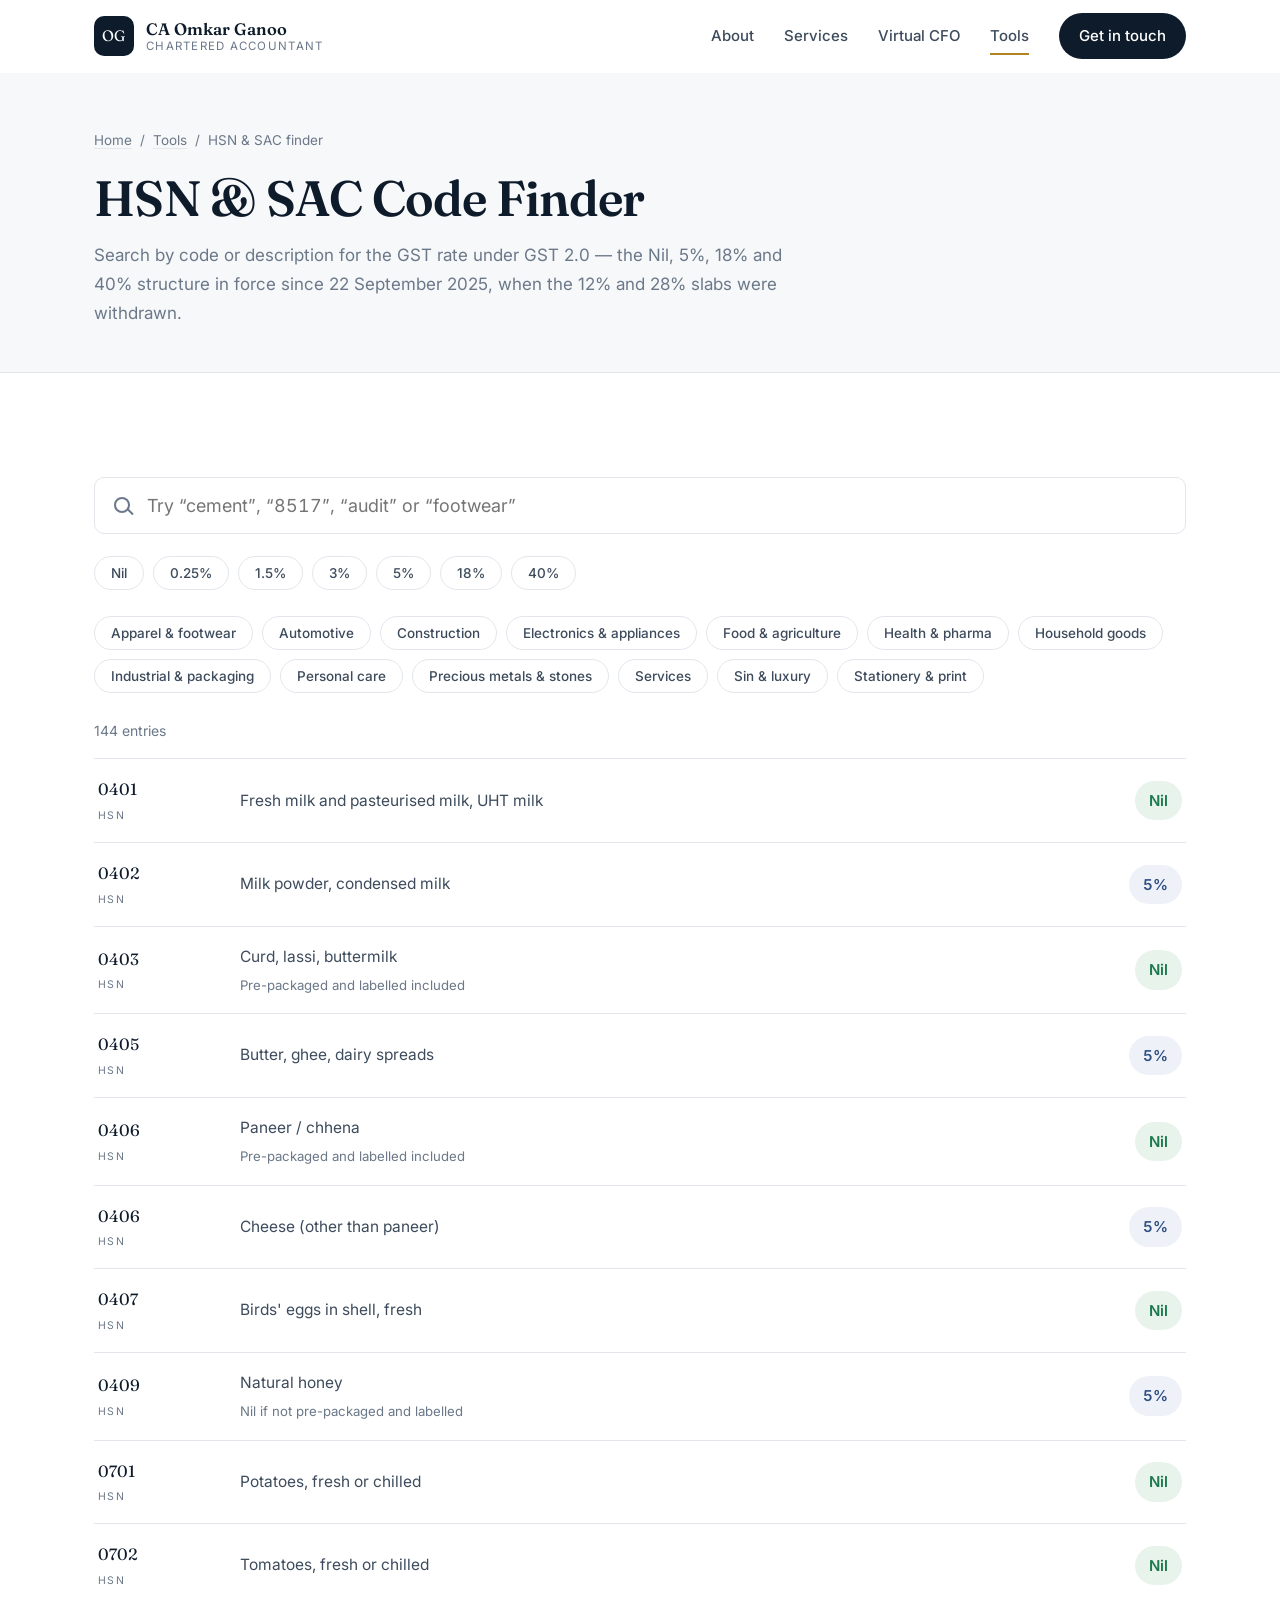
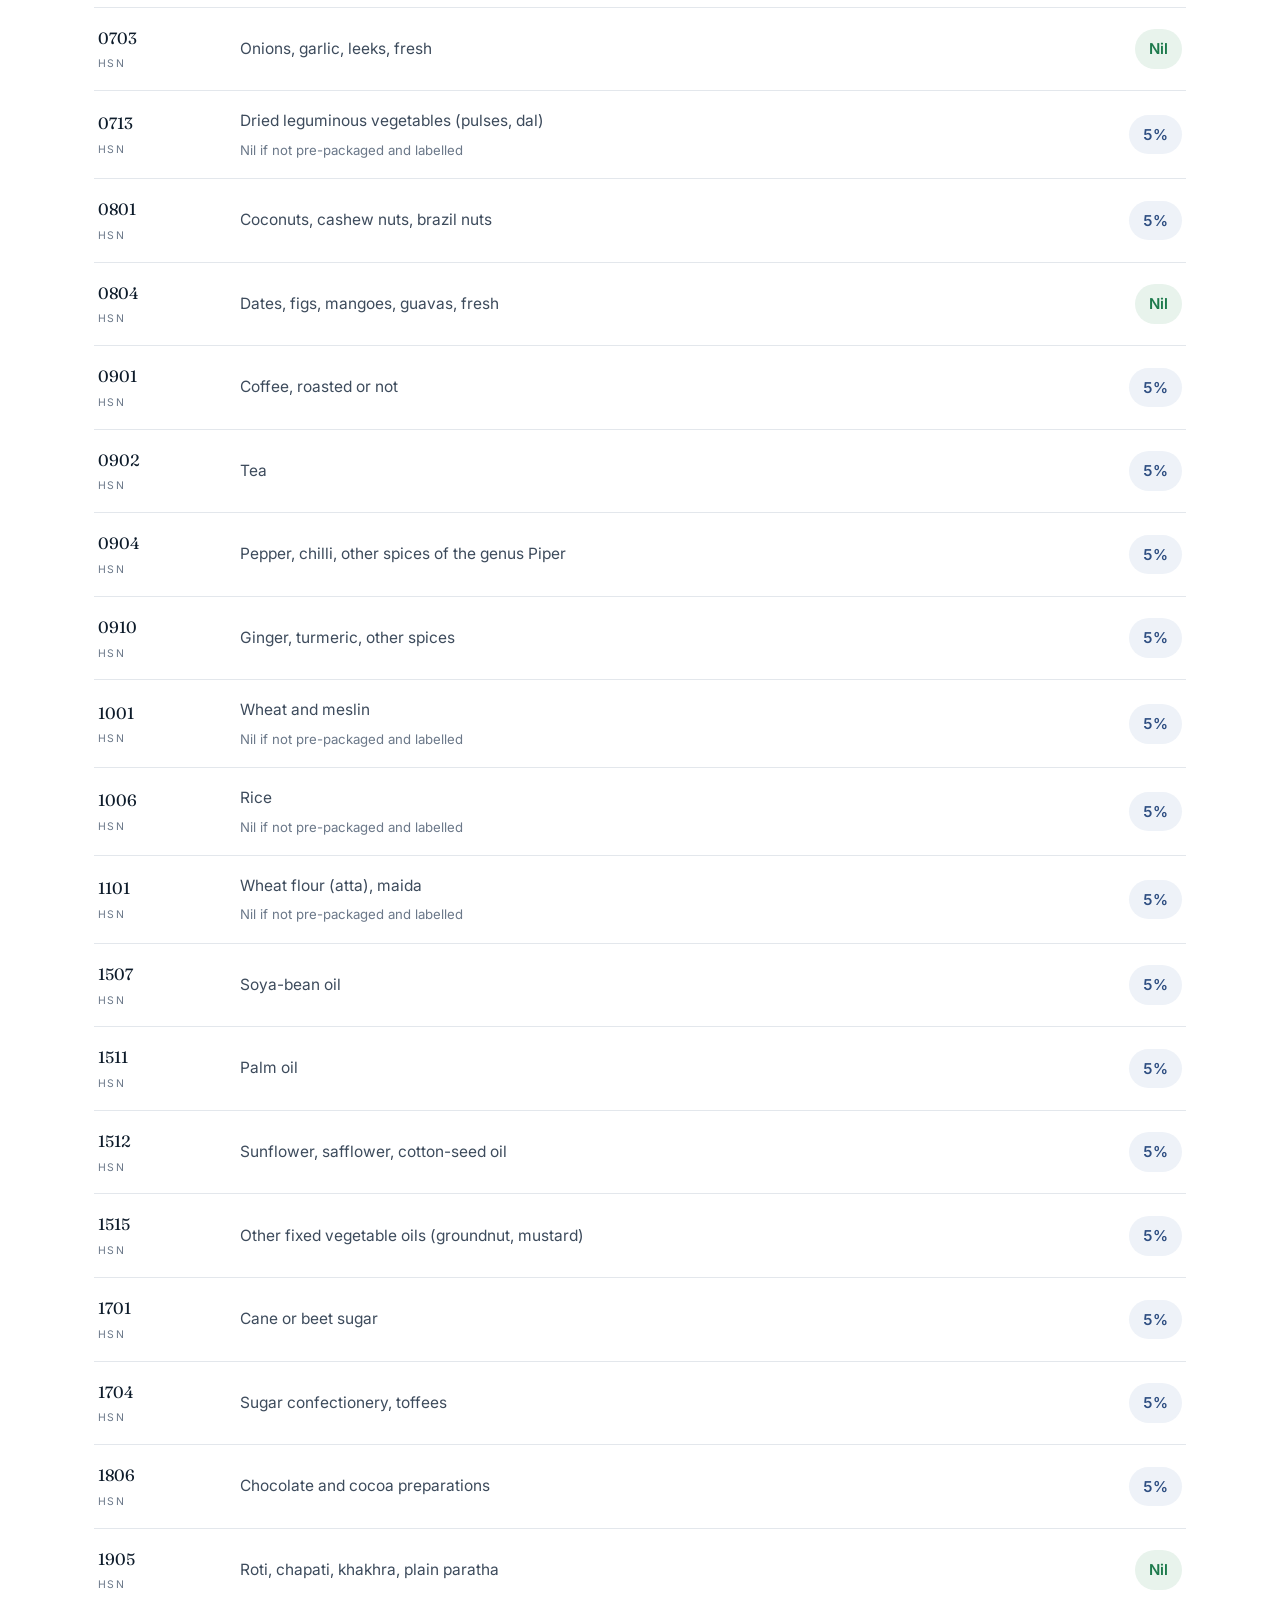
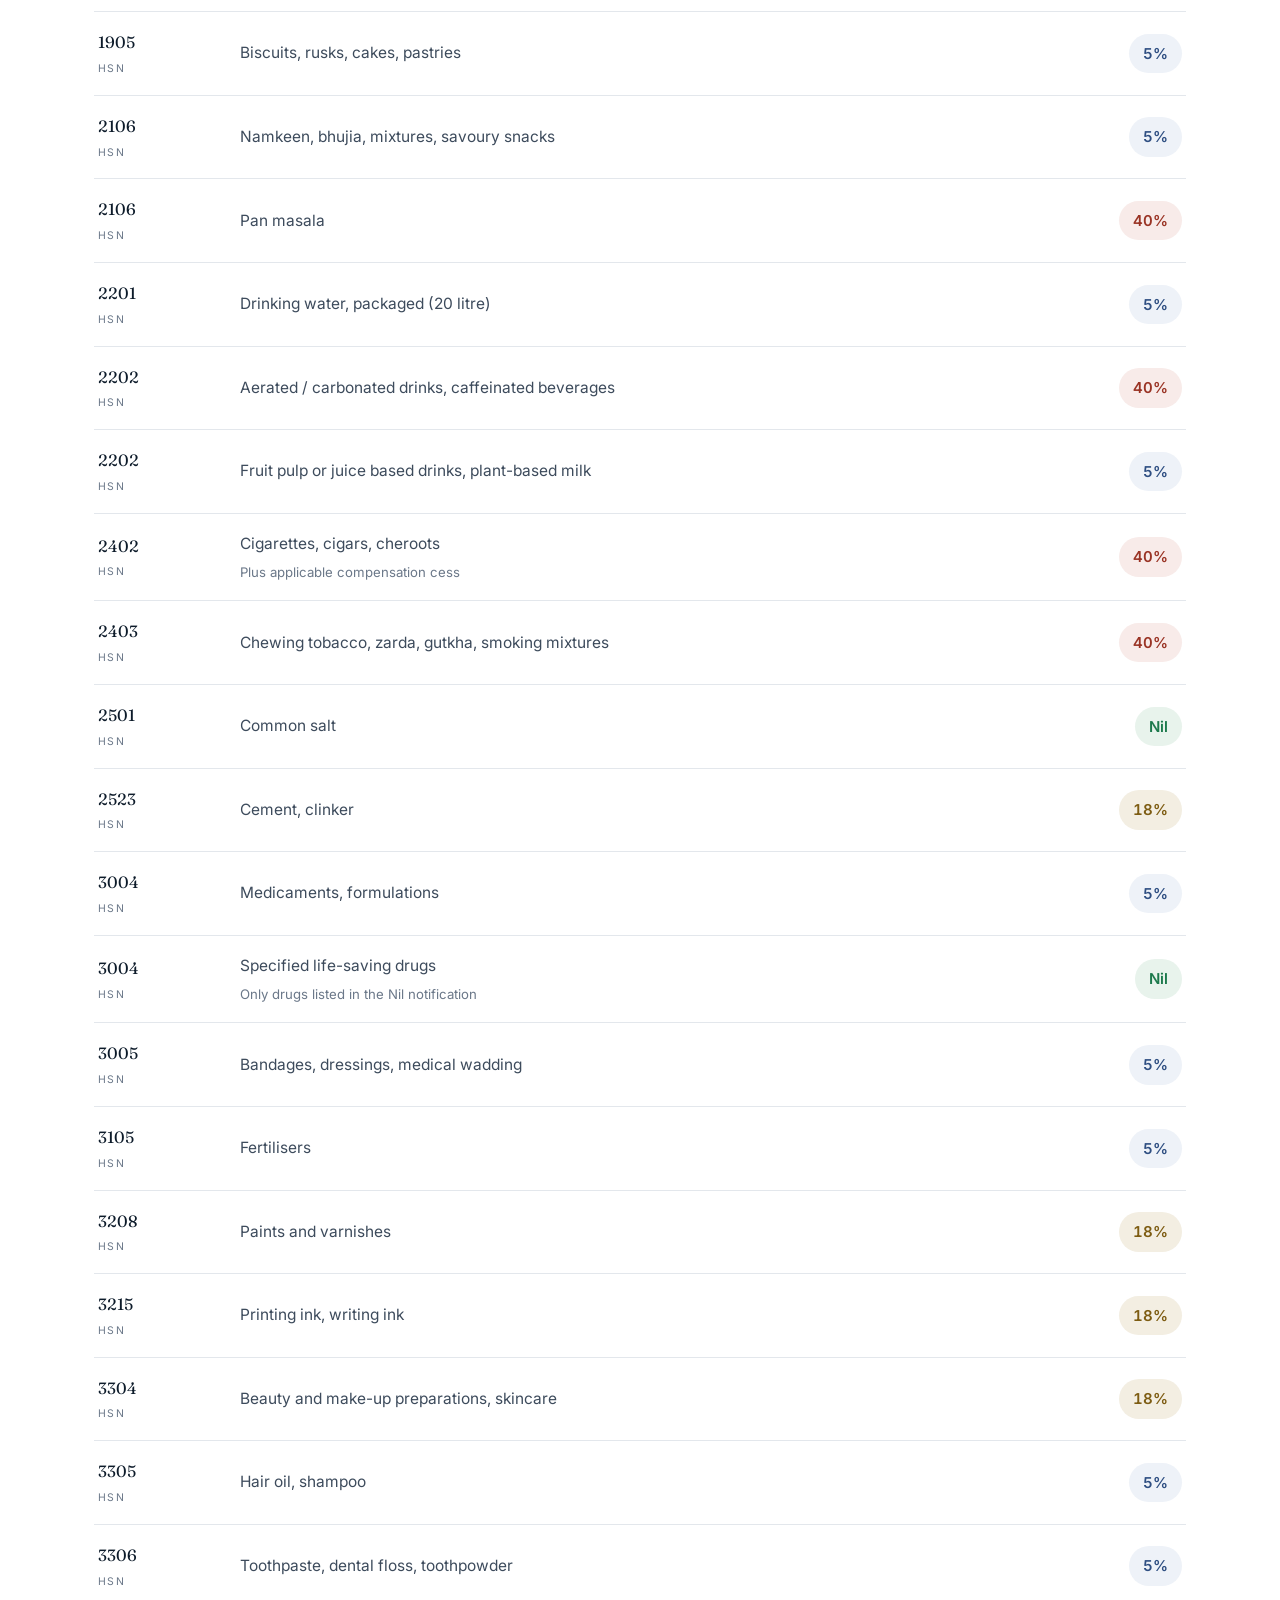
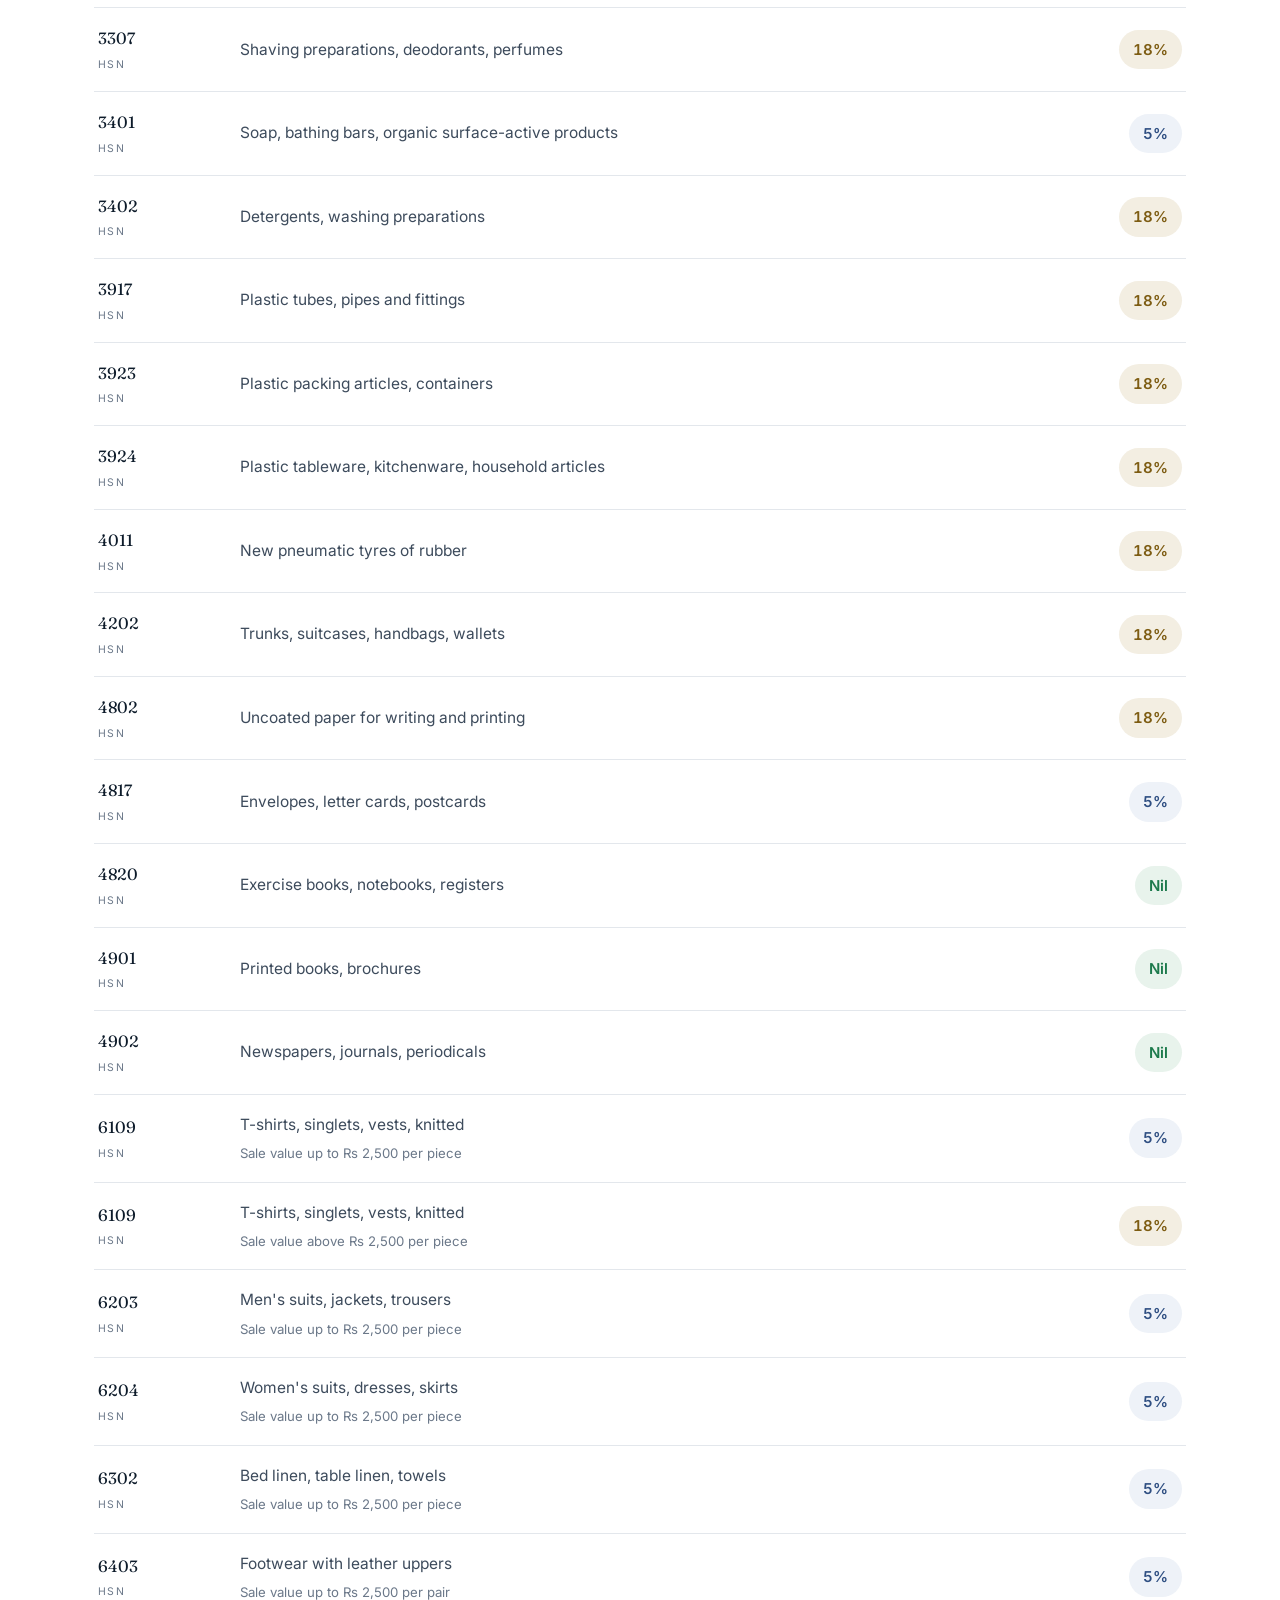
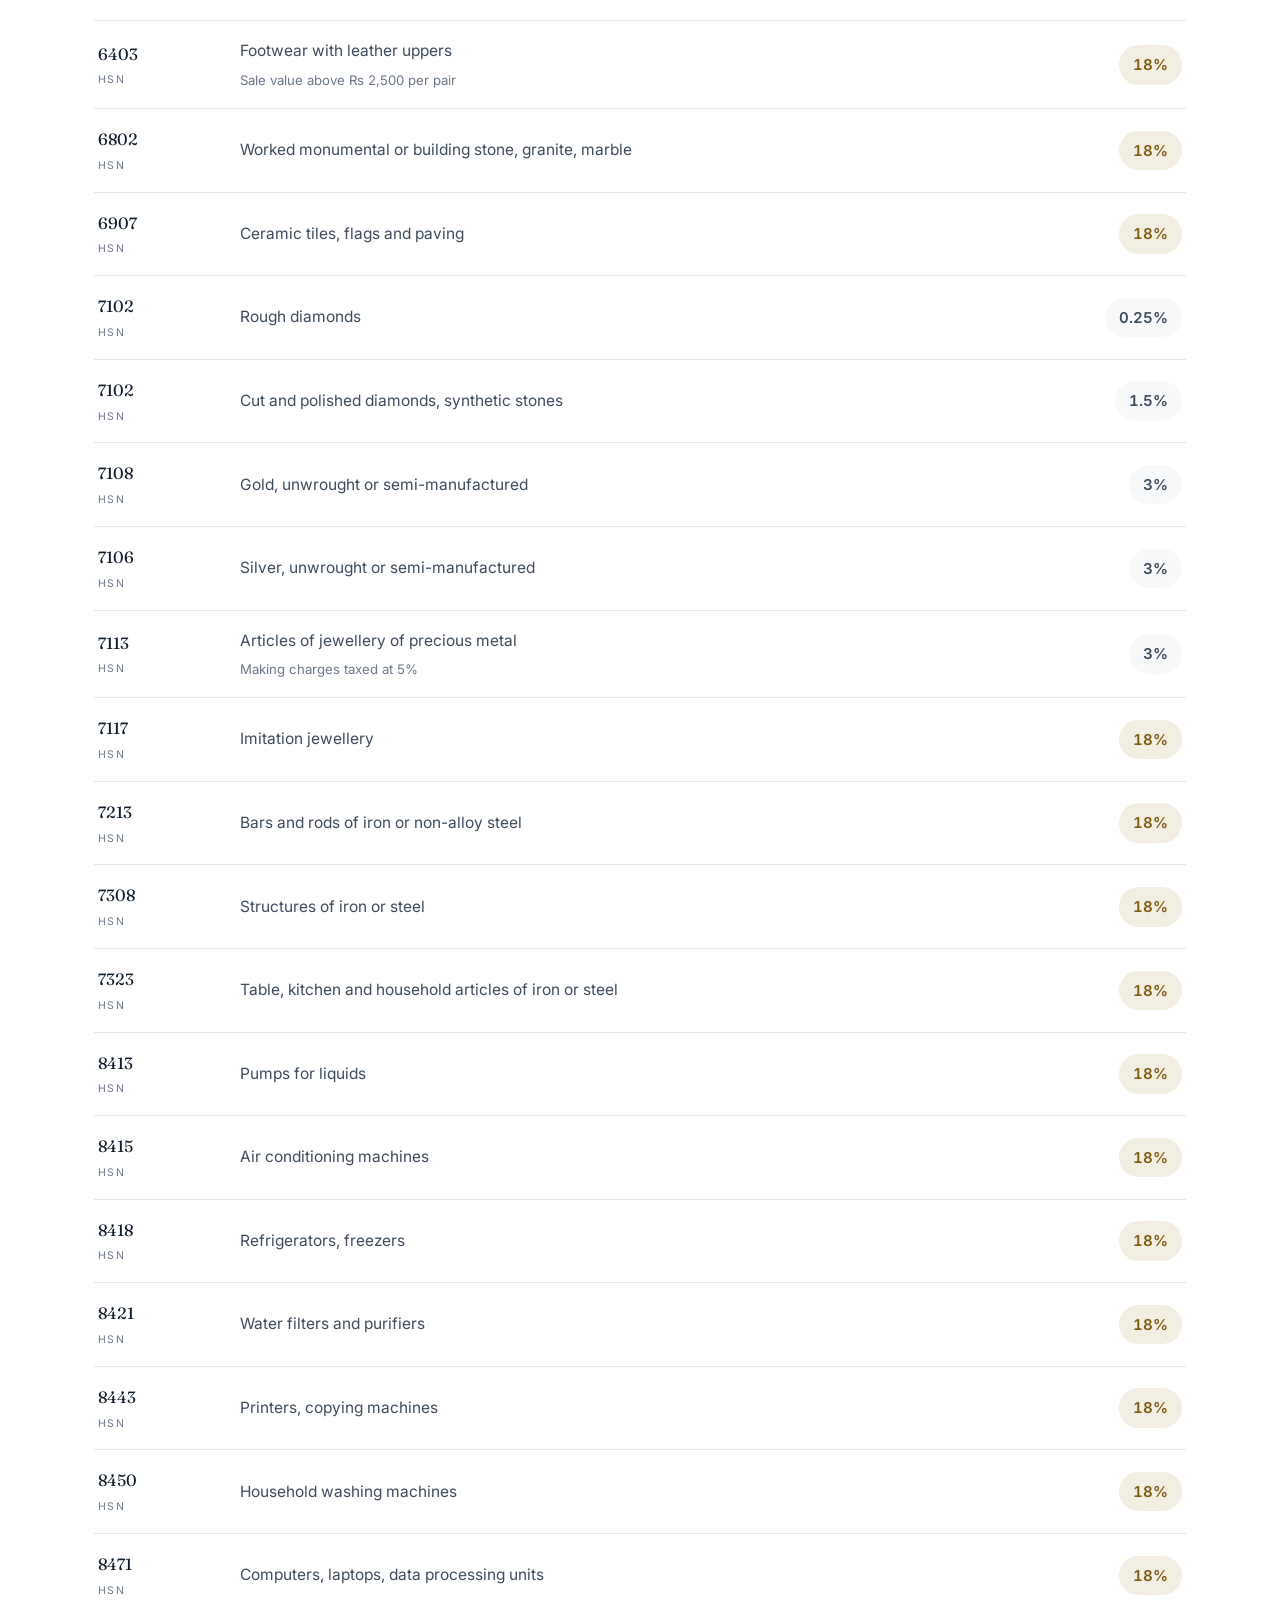
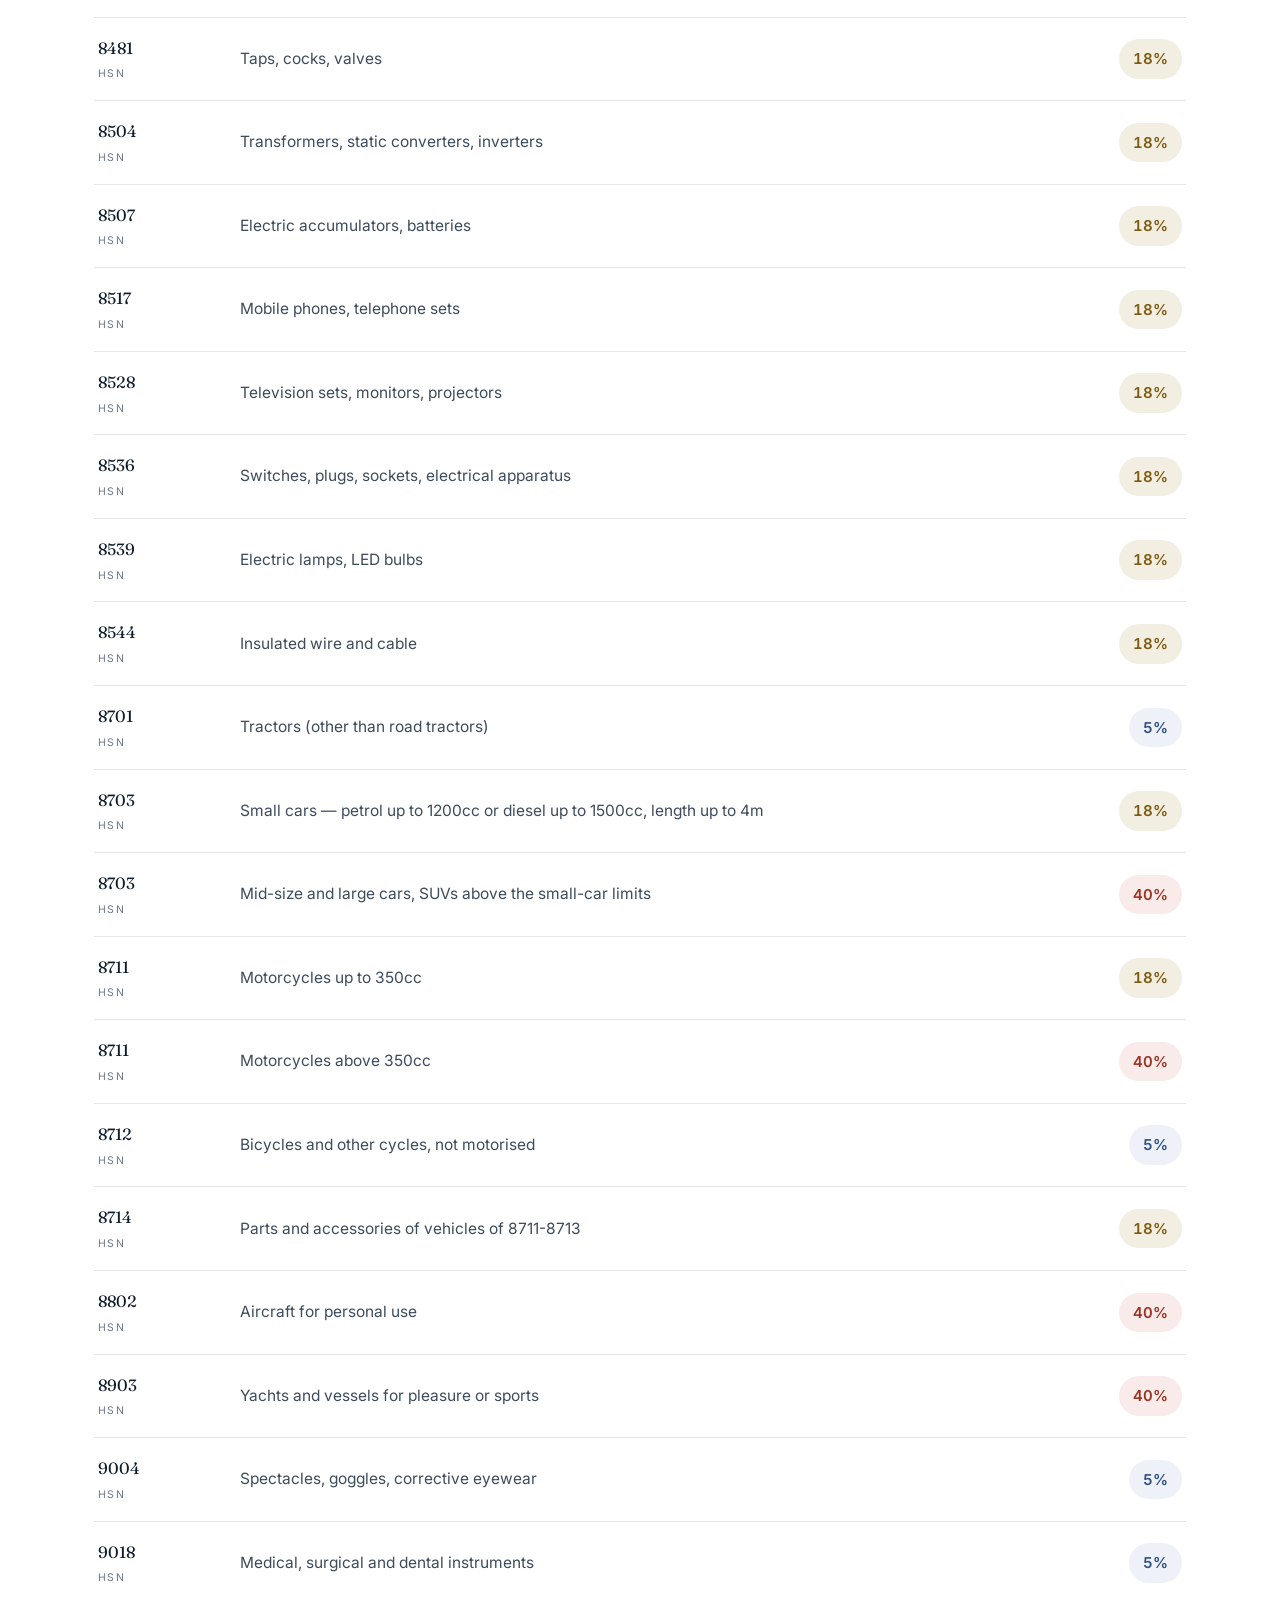
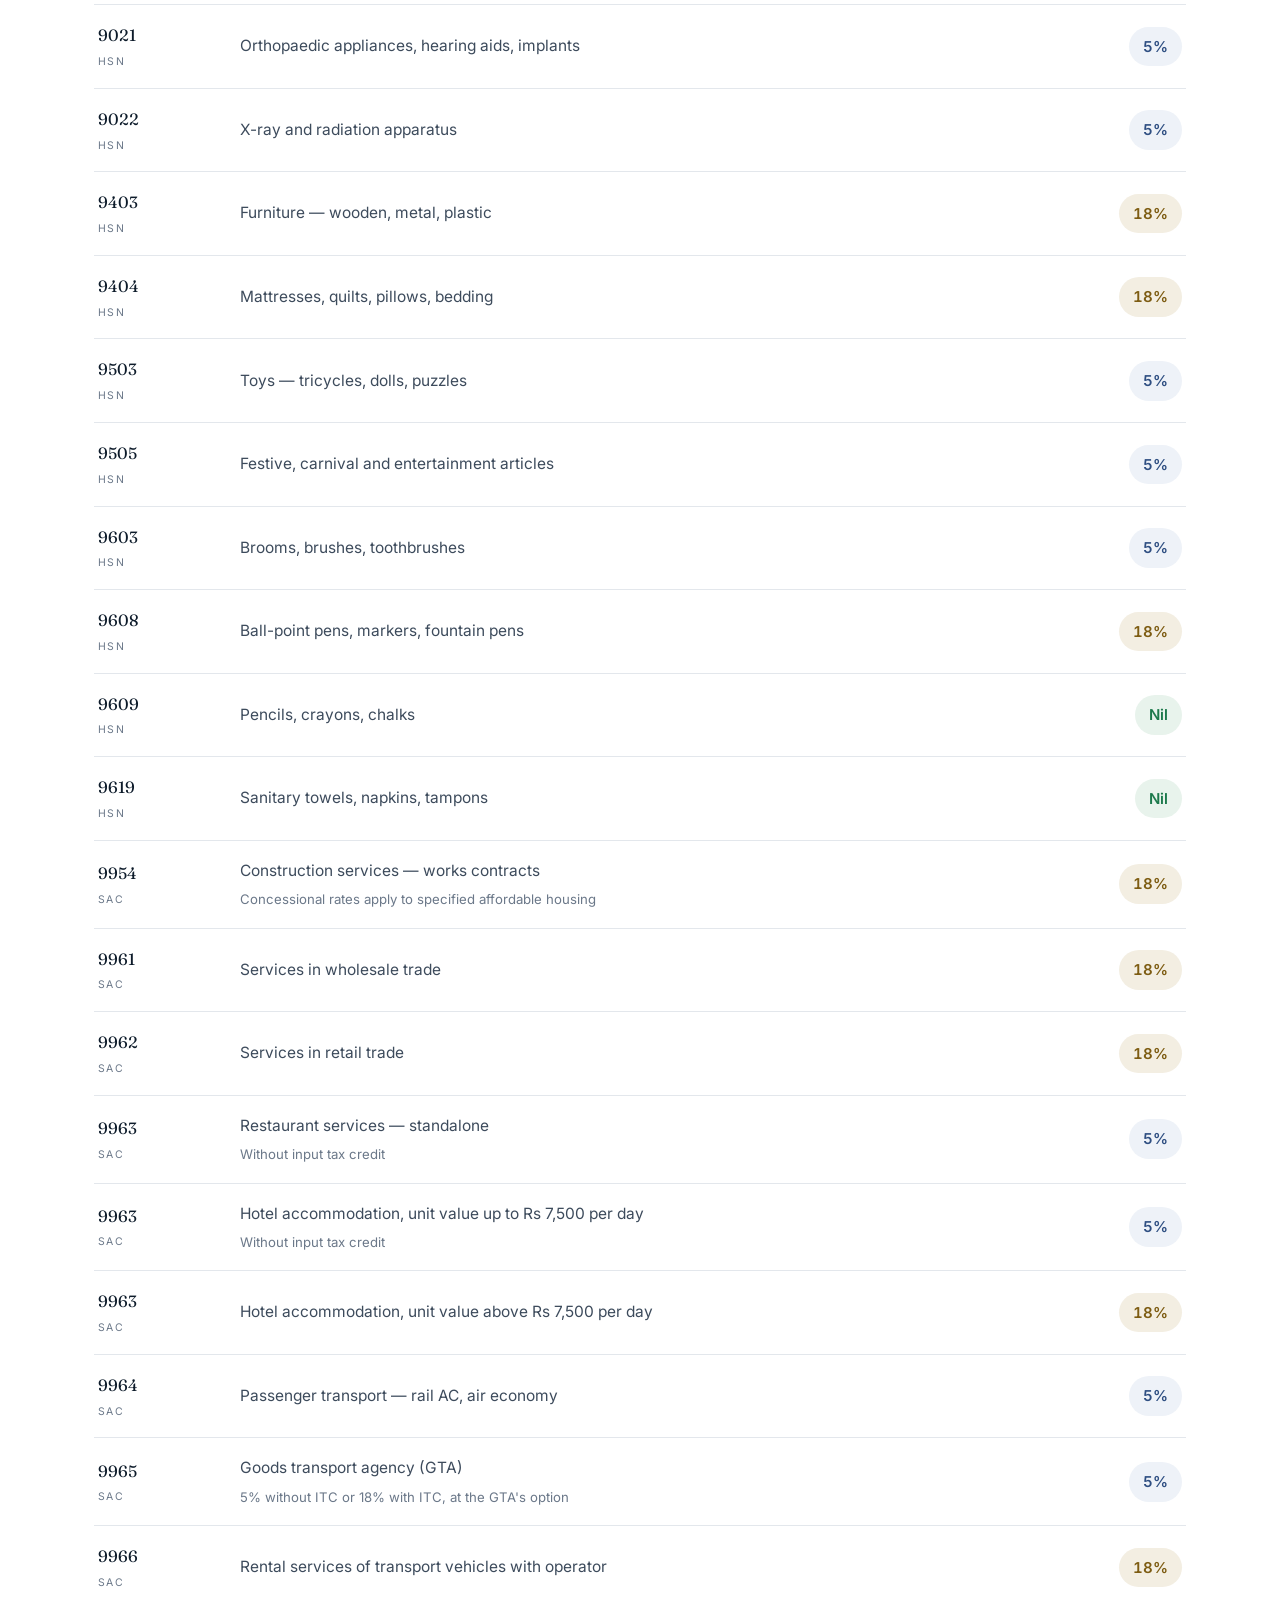
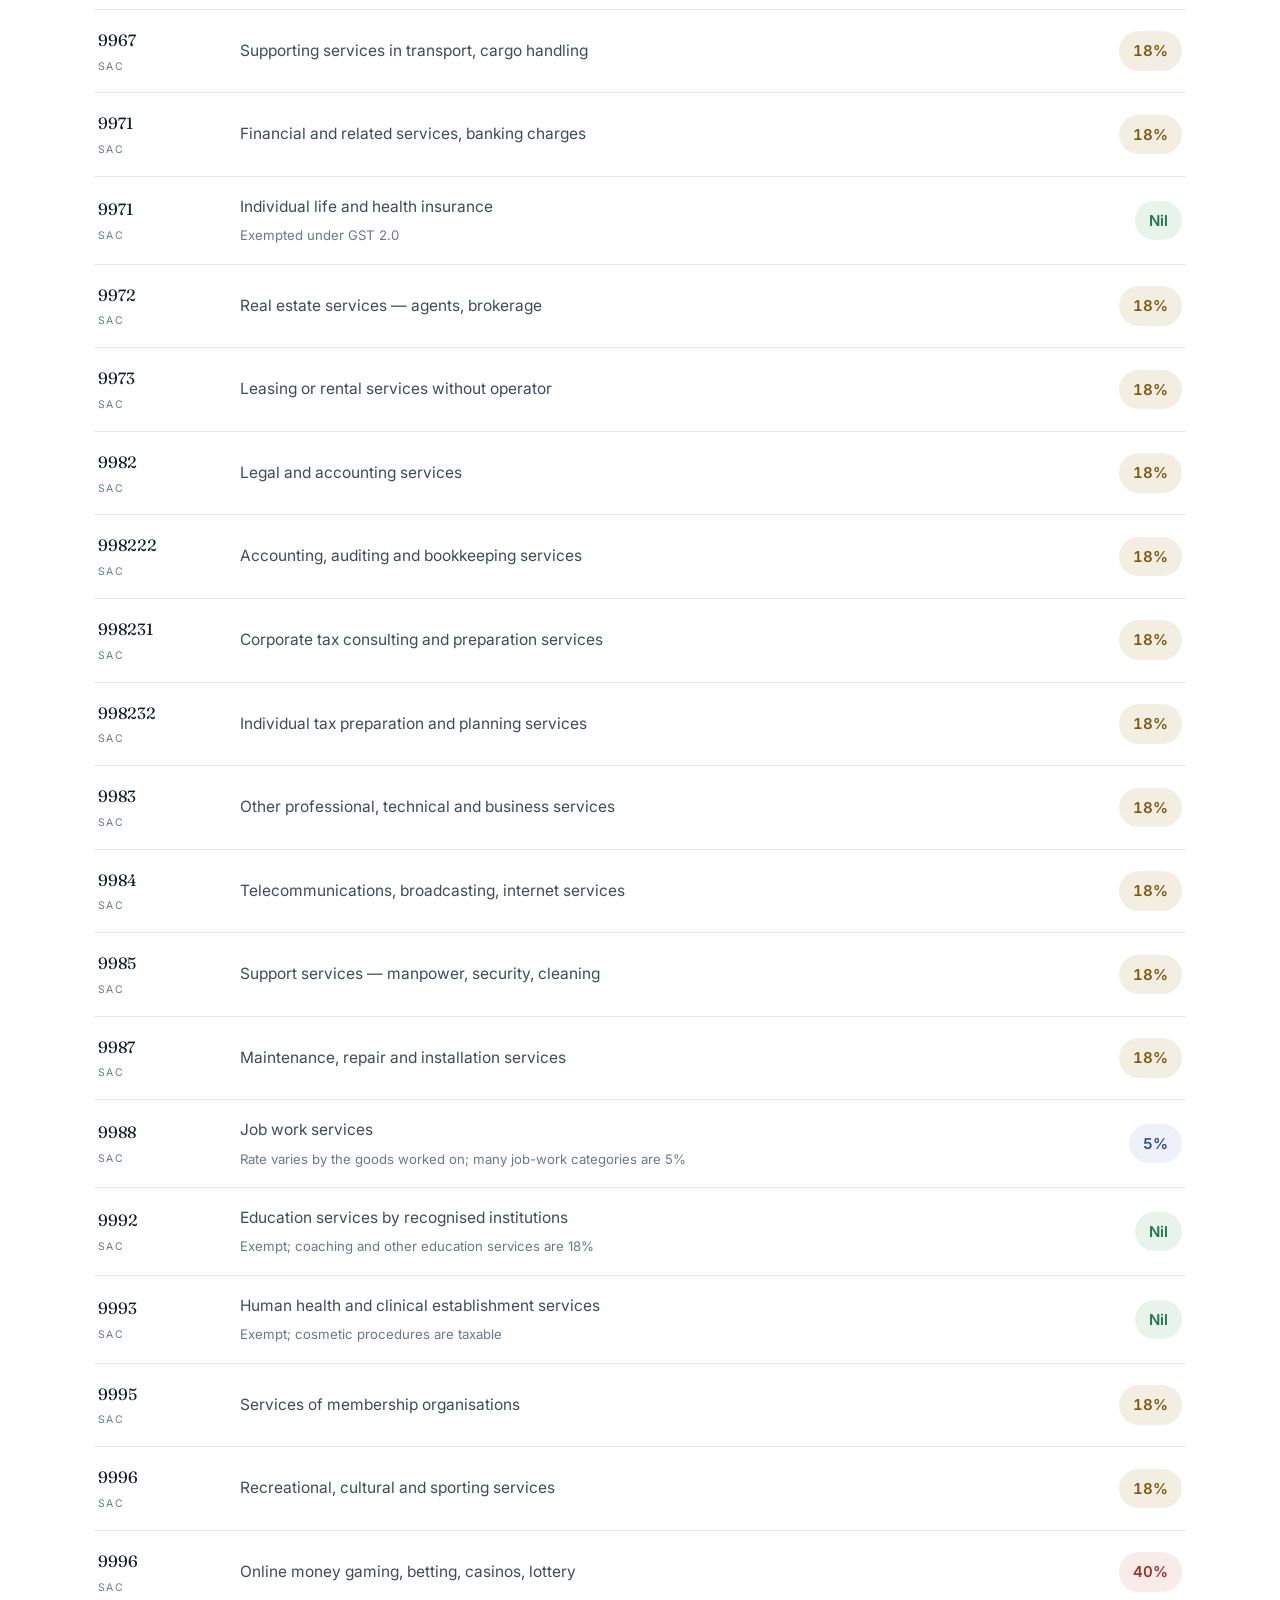
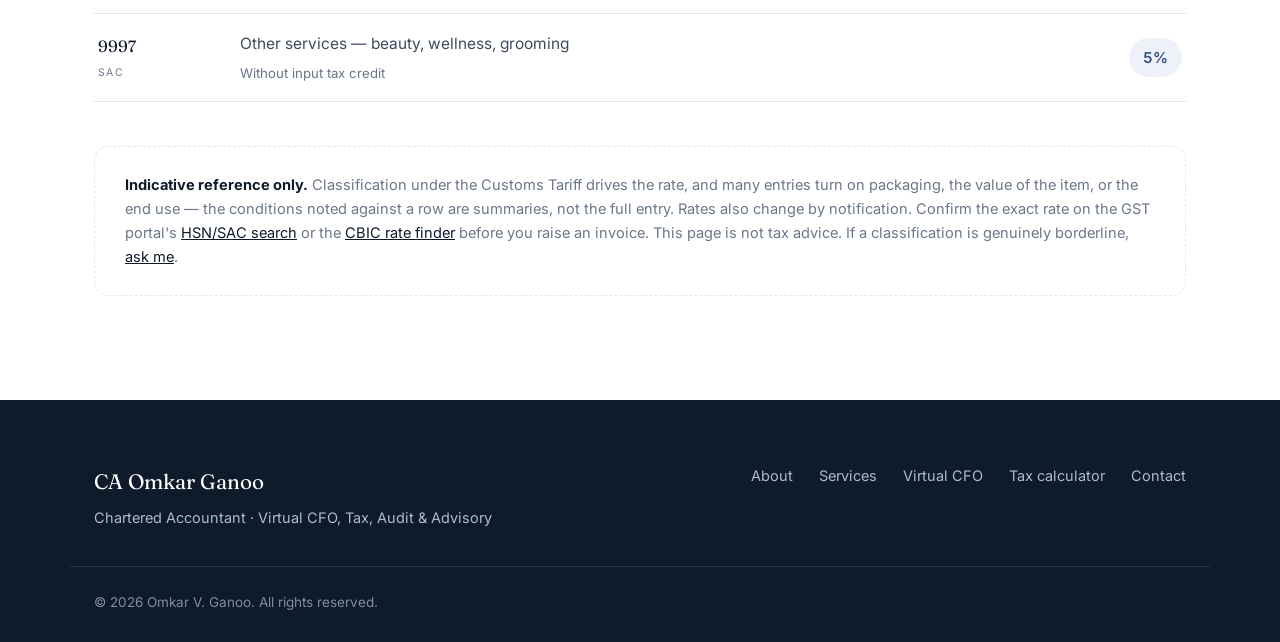
==== tools/hsn-finder.html @ 5b07715e "Replace uploaded zip with the actual site files, add hero portrait The repository contained only omk" ====
<!doctype html>
<html lang="en">
<head>
<meta charset="utf-8" />
<meta name="viewport" content="width=device-width, initial-scale=1" />
<title>HSN &amp; SAC Code Finder — GST Rates 2026 | CA Omkar Ganoo</title>
<meta name="description" content="Search HSN and SAC codes with current GST rates under GST 2.0 — the Nil, 5%, 18% and 40% slabs effective 22 September 2025. A quick reference for invoicing." />
<link rel="icon" href="/assets/favicon.svg" type="image/svg+xml" />
<link rel="preconnect" href="https://fonts.googleapis.com" />
<link rel="preconnect" href="https://fonts.gstatic.com" crossorigin />
<link href="https://fonts.googleapis.com/css2?family=Fraunces:opsz,wght@9..144,400;9..144,600&family=Inter:wght@400;500;600&display=swap" rel="stylesheet" />
<link rel="stylesheet" href="/styles.css" />
<script src="/site.config.js"></script>
</head>
<body>

<a class="skip" href="#main">Skip to content</a>

<header class="nav" id="nav">
  <div class="wrap nav-inner">
    <a class="brand" href="/">
      <span class="brand-mark">OG</span>
      <span class="brand-text"><strong>CA Omkar Ganoo</strong><em>Chartered Accountant</em></span>
    </a>
    <nav class="nav-links" id="navLinks" aria-label="Primary">
      <a href="/#about">About</a>
      <a href="/#services">Services</a>
      <a href="/#cfo">Virtual CFO</a>
      <a href="/#tools" class="active">Tools</a>
      <a href="/#contact" class="nav-cta">Get in touch</a>
    </nav>
    <button class="burger" id="burger" aria-label="Open menu" aria-expanded="false" aria-controls="navLinks">
      <span></span><span></span><span></span>
    </button>
  </div>
</header>

<main id="main">

  <section class="tool-hero">
    <div class="wrap">
      <p class="crumb"><a href="/">Home</a> &nbsp;/&nbsp; <a href="/#tools">Tools</a> &nbsp;/&nbsp; HSN &amp; SAC finder</p>
      <h1>HSN &amp; SAC Code Finder</h1>
      <p class="sub">Search by code or description for the GST rate under GST&nbsp;2.0 — the
        Nil, 5%, 18% and 40% structure in force since 22&nbsp;September&nbsp;2025, when the
        12% and 28% slabs were withdrawn.</p>
    </div>
  </section>

  <section class="section">
    <div class="wrap">

      <div class="search-bar">
        <label for="q" class="skip">Search HSN or SAC codes</label>
        <input type="text" id="q" placeholder="Try &ldquo;cement&rdquo;, &ldquo;8517&rdquo;, &ldquo;audit&rdquo; or &ldquo;footwear&rdquo;" autocomplete="off" />
      </div>

      <div class="filters" id="rateFilters" role="group" aria-label="Filter by GST rate"></div>
      <div class="filters" id="catFilters" role="group" aria-label="Filter by category"></div>

      <p class="count" id="count"></p>
      <ul class="hsn-list" id="list"></ul>

      <div class="disclaimer">
        <strong>Indicative reference only.</strong> Classification under the Customs Tariff
        drives the rate, and many entries turn on packaging, the value of the item, or the
        end use — the conditions noted against a row are summaries, not the full entry.
        Rates also change by notification. Confirm the exact rate on the GST portal's
        <a href="https://services.gst.gov.in/services/searchhsnsac" target="_blank" rel="noopener noreferrer">HSN/SAC search</a>
        or the <a href="https://cbic-gst.gov.in/gst-goods-services-rates.html" target="_blank" rel="noopener noreferrer">CBIC rate finder</a>
        before you raise an invoice. This page is not tax advice.
        <span id="discContact"></span>
      </div>

    </div>
  </section>
</main>

<footer class="footer">
  <div class="wrap footer-inner">
    <div>
      <p class="f-name">CA Omkar Ganoo</p>
      <p class="f-role">Chartered Accountant &middot; Virtual CFO, Tax, Audit &amp; Advisory</p>
    </div>
    <nav class="f-links" aria-label="Footer">
      <a href="/#about">About</a>
      <a href="/#services">Services</a>
      <a href="/#cfo">Virtual CFO</a>
      <a href="/tools/income-tax-calculator">Tax calculator</a>
      <a href="/#contact">Contact</a>
    </nav>
  </div>
  <div class="wrap footer-base"><p>&copy; <span id="year"></span> Omkar V. Ganoo. All rights reserved.</p></div>
</footer>

<script src="/tools/hsn-data.js"></script>
<script src="/script.js"></script>
<script>
(function(){
  "use strict";
  var DATA = window.HSN_DATA || [];
  var q          = document.getElementById("q");
  var list       = document.getElementById("list");
  var countEl    = document.getElementById("count");
  var rateBox    = document.getElementById("rateFilters");
  var catBox     = document.getElementById("catFilters");

  var activeRate = null;
  var activeCat  = null;

  function esc(s){
    return String(s).replace(/[&<>"']/g, function(c){
      return { "&":"&amp;", "<":"&lt;", ">":"&gt;", '"':"&quot;", "'":"&#39;" }[c];
    });
  }

  function rateLabel(r){ return r === 0 ? "Nil" : r + "%"; }
  function rateClass(r){
    if (r === 0)  return "r-nil";
    if (r === 5)  return "r-5";
    if (r === 18) return "r-18";
    if (r === 40) return "r-40";
    return "r-sp";
  }

  /* ---- Build filter chips ------------------------------------------------ */
  var rates = [];
  DATA.forEach(function(d){ if (rates.indexOf(d.rate) === -1) rates.push(d.rate); });
  rates.sort(function(a,b){ return a-b; });

  rateBox.innerHTML = rates.map(function(r){
    return '<button type="button" class="chip" data-rate="' + r + '" aria-pressed="false">' +
           rateLabel(r) + '</button>';
  }).join("");

  var cats = [];
  DATA.forEach(function(d){ if (cats.indexOf(d.cat) === -1) cats.push(d.cat); });
  cats.sort();
  catBox.innerHTML = cats.map(function(c){
    return '<button type="button" class="chip" data-cat="' + esc(c) + '" aria-pressed="false">' +
           esc(c) + '</button>';
  }).join("");

  function wireChips(box, key, get, set){
    box.addEventListener("click", function(e){
      var btn = e.target.closest(".chip");
      if (!btn) return;
      var val = btn.getAttribute(key);
      set(get() === val ? null : val);
      Array.prototype.forEach.call(box.querySelectorAll(".chip"), function(c){
        c.setAttribute("aria-pressed", String(c.getAttribute(key) === get()));
      });
      render();
    });
  }
  wireChips(rateBox, "data-rate", function(){ return activeRate; }, function(v){ activeRate = v; });
  wireChips(catBox,  "data-cat",  function(){ return activeCat;  }, function(v){ activeCat  = v; });

  /* ---- Render ------------------------------------------------------------ */
  function render(){
    var term = q.value.trim().toLowerCase();
    var out = DATA.filter(function(d){
      if (activeRate !== null && String(d.rate) !== activeRate) return false;
      if (activeCat  !== null && d.cat !== activeCat) return false;
      if (!term) return true;
      return d.code.toLowerCase().indexOf(term) !== -1 ||
             d.desc.toLowerCase().indexOf(term) !== -1 ||
             d.cat.toLowerCase().indexOf(term)  !== -1 ||
             (d.note ? d.note.toLowerCase().indexOf(term) !== -1 : false);
    });

    countEl.textContent = out.length === DATA.length
      ? DATA.length + " entries"
      : out.length + " of " + DATA.length + " entries";

    if (!out.length){
      list.innerHTML = '<li class="empty"><p>No match for &ldquo;' + esc(q.value) + '&rdquo;.</p>' +
        '<p>Try a broader word, or search the official ' +
        '<a href="https://services.gst.gov.in/services/searchhsnsac" target="_blank" rel="noopener noreferrer">GST portal HSN/SAC tool</a>.</p></li>';
      return;
    }

    list.innerHTML = out.map(function(d){
      return '<li class="hsn-item">' +
        '<span class="hsn-code">' + esc(d.code) +
          '<span class="hsn-kind">' + (d.kind === "services" ? "SAC" : "HSN") + '</span>' +
        '</span>' +
        '<span class="hsn-desc">' + esc(d.desc) +
          (d.note ? '<span class="hsn-note">' + esc(d.note) + '</span>' : '') +
        '</span>' +
        '<span class="hsn-rate ' + rateClass(d.rate) + '">' + rateLabel(d.rate) + '</span>' +
      '</li>';
    }).join("");
  }

  q.addEventListener("input", render);

  var S = window.SITE || {};
  if (S.email){
    document.getElementById("discContact").innerHTML =
      ' If a classification is genuinely borderline, <a href="/#contact">ask me</a>.';
  }

  render();
})();
</script>
</body>
</html>
---- styles.css ----
/* =========================================================================
   CA Omkar Ganoo — site styles
   ========================================================================= */

:root{
  --ink:        #0d1b2a;
  --ink-2:      #1b2b3f;
  --body:       #3d4b5c;
  --muted:      #6b7889;
  --line:       #e3e7ec;
  --bg:         #ffffff;
  --bg-alt:     #f7f8fa;
  --gold:       #b08422;
  --gold-soft:  #f3ead6;

  --wrap:       1140px;
  --r:          14px;
  --shadow:     0 1px 2px rgba(13,27,42,.05), 0 12px 32px -18px rgba(13,27,42,.30);

  --serif: "Fraunces", Georgia, "Times New Roman", serif;
  --sans:  "Inter", -apple-system, BlinkMacSystemFont, "Segoe UI", Roboto, sans-serif;
}

*,*::before,*::after{ box-sizing:border-box; }

html{ scroll-behavior:smooth; scroll-padding-top:88px; }

body{
  margin:0;
  background:var(--bg);
  color:var(--body);
  font-family:var(--sans);
  font-size:17px;
  line-height:1.7;
  -webkit-font-smoothing:antialiased;
}

img{ max-width:100%; display:block; }
a{ color:inherit; }

h1,h2,h3{
  font-family:var(--serif);
  color:var(--ink);
  font-weight:600;
  letter-spacing:-.015em;
  line-height:1.15;
  margin:0 0 .5em;
}

.wrap{ width:100%; max-width:var(--wrap); margin-inline:auto; padding-inline:24px; }

.skip{
  position:absolute; left:-9999px; top:0; z-index:200;
  background:var(--ink); color:#fff; padding:12px 18px; border-radius:0 0 8px 0;
}
.skip:focus{ left:0; }

/* ---------- Nav ---------------------------------------------------------- */
.nav{
  position:sticky; top:0; z-index:100;
  background:rgba(255,255,255,.88);
  backdrop-filter:saturate(180%) blur(14px);
  border-bottom:1px solid transparent;
  transition:border-color .25s ease, box-shadow .25s ease;
}
.nav.is-stuck{ border-bottom-color:var(--line); box-shadow:0 6px 24px -20px rgba(13,27,42,.6); }

.nav-inner{ display:flex; align-items:center; justify-content:space-between; height:72px; gap:20px; }

.brand{ display:flex; align-items:center; gap:12px; text-decoration:none; }
.brand-mark{
  width:40px; height:40px; flex:none; border-radius:10px;
  background:var(--ink); color:#fff;
  display:grid; place-items:center;
  font-family:var(--serif); font-size:15px; letter-spacing:.04em;
}
.brand-text{ display:flex; flex-direction:column; line-height:1.25; }
.brand-text strong{ font-family:var(--serif); font-weight:600; color:var(--ink); font-size:16.5px; }
.brand-text em{ font-style:normal; font-size:11.5px; letter-spacing:.11em; text-transform:uppercase; color:var(--muted); }

.nav-links{ display:flex; align-items:center; gap:30px; }
.nav-links a{
  text-decoration:none; font-size:15px; font-weight:500; color:var(--body);
  position:relative; padding:6px 0; transition:color .18s ease;
}
.nav-links a::after{
  content:""; position:absolute; left:0; right:100%; bottom:0; height:1.5px;
  background:var(--gold); transition:right .25s ease;
}
.nav-links a:hover{ color:var(--ink); }
.nav-links a:hover::after,
.nav-links a.active::after{ right:0; }

.nav-links .nav-cta{
  background:var(--ink); color:#fff; padding:10px 20px; border-radius:999px;
  font-weight:500; transition:background .2s ease, transform .2s ease;
}
.nav-links .nav-cta::after{ display:none; }
.nav-links .nav-cta:hover{ background:var(--ink-2); transform:translateY(-1px); color:#fff; }

.burger{ display:none; background:none; border:0; padding:10px; cursor:pointer; }
.burger span{ display:block; width:22px; height:2px; background:var(--ink); border-radius:2px; transition:.25s ease; }
.burger span + span{ margin-top:5px; }
.burger[aria-expanded="true"] span:nth-child(1){ transform:translateY(7px) rotate(45deg); }
.burger[aria-expanded="true"] span:nth-child(2){ opacity:0; }
.burger[aria-expanded="true"] span:nth-child(3){ transform:translateY(-7px) rotate(-45deg); }

/* ---------- Buttons ------------------------------------------------------ */
.btn{
  display:inline-block; text-decoration:none; font-weight:500; font-size:15.5px;
  padding:14px 28px; border-radius:999px; transition:.2s ease;
}
.btn-primary{ background:var(--ink); color:#fff; box-shadow:var(--shadow); }
.btn-primary:hover{ background:var(--ink-2); transform:translateY(-2px); }
.btn-ghost{ border:1px solid var(--line); color:var(--ink); background:#fff; }
.btn-ghost:hover{ border-color:var(--ink); transform:translateY(-2px); }
.btn-light{ background:#fff; color:var(--ink); }
.btn-light:hover{ transform:translateY(-2px); }

/* ---------- Hero --------------------------------------------------------- */
.hero{
  position:relative; padding-top:96px;
  background:
    radial-gradient(900px 420px at 15% -10%, var(--gold-soft) 0%, transparent 62%),
    linear-gradient(180deg,#fdfdfe 0%, #f7f8fa 100%);
  border-bottom:1px solid var(--line);
}
.hero-inner{ padding-bottom:88px; max-width:920px; }

.eyebrow{
  font-size:12px; letter-spacing:.2em; text-transform:uppercase;
  color:var(--gold); font-weight:600; margin:0 0 18px;
}
.hero h1{
  font-size:clamp(3rem, 8vw, 5.4rem);
  margin:0 0 24px;
}
.lede{ font-size:clamp(1.05rem,2.2vw,1.3rem); color:var(--body); max-width:62ch; margin:0 0 36px; }
.hero-actions{ display:flex; flex-wrap:wrap; gap:14px; }

.credbar{ border-top:1px solid var(--line); background:rgba(255,255,255,.6); }
.credbar-inner{
  display:grid; grid-template-columns:repeat(4,1fr); gap:1px;
  background:var(--line); border-inline:1px solid var(--line);
}
.cred{ background:#fff; padding:26px 24px; display:flex; flex-direction:column; gap:4px; }
.cred strong{ font-family:var(--serif); font-size:16px; color:var(--ink); font-weight:600; }
.cred span{ font-size:13.5px; color:var(--muted); line-height:1.5; }

/* ---------- Sections ----------------------------------------------------- */
.section{ padding:104px 0; }
.section-alt{ background:var(--bg-alt); border-block:1px solid var(--line); }
.section-dark{ background:var(--ink); border-block:1px solid var(--ink); }
.section-dark h2,
.section-dark .prose p{ color:#fff; }
.section-dark .prose p{ color:#c8d2de; }
.section-dark .kicker{ color:#dcb968; }

.kicker{
  font-size:12px; letter-spacing:.2em; text-transform:uppercase;
  color:var(--gold); font-weight:600; margin:0 0 14px;
}
.section-head{ max-width:660px; margin-bottom:56px; }
.section-head h2{ font-size:clamp(2rem,4.2vw,2.9rem); }
.sub{ color:var(--muted); font-size:17px; margin:14px 0 0; }

.grid-2{ display:grid; grid-template-columns:minmax(0,.85fr) minmax(0,1.15fr); gap:64px; align-items:start; }
.grid-2 h2{ font-size:clamp(1.9rem,4vw,2.7rem); }
.prose p{ margin:0 0 20px; }
.prose p:last-child{ margin-bottom:0; }

.ticks{ list-style:none; padding:0; margin:0 0 28px; }
.ticks li{ position:relative; padding-left:30px; margin-bottom:12px; color:#c8d2de; }
.ticks li::before{
  content:""; position:absolute; left:2px; top:.62em;
  width:9px; height:9px; border-radius:50%; background:var(--gold);
}

/* ---------- Service cards ------------------------------------------------ */
.cards{ display:grid; grid-template-columns:repeat(auto-fit,minmax(288px,1fr)); gap:22px; }
.card{
  position:relative; background:#fff; border:1px solid var(--line);
  border-radius:var(--r); padding:34px 30px 32px;
  transition:transform .25s ease, box-shadow .25s ease, border-color .25s ease;
}
.card:hover{ transform:translateY(-4px); box-shadow:var(--shadow); border-color:#d3dae3; }
.card-num{
  font-family:var(--serif); font-size:13px; color:var(--gold);
  letter-spacing:.08em; display:block; margin-bottom:16px;
}
.card h3{ font-size:1.22rem; margin:0 0 12px; }
.card p{ margin:0; font-size:15.5px; color:var(--body); line-height:1.65; }

/* ---------- Timeline ----------------------------------------------------- */
.timeline{ list-style:none; margin:0; padding:0; border-top:1px solid var(--line); }
.timeline li{
  display:grid; grid-template-columns:230px minmax(0,1fr); gap:40px;
  padding:38px 0; border-bottom:1px solid var(--line);
}
.t-when{
  font-size:13px; letter-spacing:.09em; text-transform:uppercase;
  color:var(--gold); font-weight:600; padding-top:5px;
}
.t-what h3{ font-size:1.35rem; margin:0 0 4px; }
.t-org{ font-weight:500; color:var(--ink); margin:0 0 12px; }
.t-what p{ margin:0; }

/* ---------- Contact ------------------------------------------------------ */
.contact-grid{ display:grid; grid-template-columns:repeat(auto-fit,minmax(250px,1fr)); gap:20px; }
.contact-card{
  display:block; text-decoration:none; background:#fff;
  border:1px solid var(--line); border-radius:var(--r); padding:30px;
  transition:transform .25s ease, box-shadow .25s ease, border-color .25s ease;
}
.contact-card:hover{ transform:translateY(-4px); box-shadow:var(--shadow); border-color:#d3dae3; }
.contact-card .c-label{
  font-size:11.5px; letter-spacing:.17em; text-transform:uppercase;
  color:var(--muted); display:block; margin-bottom:10px;
}
.contact-card .c-value{
  font-family:var(--serif); font-size:1.14rem; color:var(--ink);
  word-break:break-word; display:block;
}

/* ---------- Footer ------------------------------------------------------- */
.footer{ background:var(--ink); color:#aebbc9; padding:64px 0 28px; }
.footer-inner{
  display:flex; flex-wrap:wrap; gap:28px; justify-content:space-between;
  align-items:flex-start; padding-bottom:36px; border-bottom:1px solid rgba(255,255,255,.1);
}
.f-name{ font-family:var(--serif); font-size:1.3rem; color:#fff; margin:0 0 6px; }
.f-role{ margin:0; font-size:14.5px; }
.f-links{ display:flex; flex-wrap:wrap; gap:26px; }
.f-links a{ text-decoration:none; font-size:14.5px; transition:color .2s ease; }
.f-links a:hover{ color:#fff; }
.footer-base{ padding-top:24px; }
.footer-base p{ margin:0; font-size:13.5px; color:#7f8fa1; }

/* ---------- Reveal animation --------------------------------------------- */
.reveal{ opacity:0; transform:translateY(18px); transition:opacity .6s ease, transform .6s ease; }
.reveal.in{ opacity:1; transform:none; }

/* ---------- Responsive --------------------------------------------------- */
@media (max-width:980px){
  .grid-2{ grid-template-columns:1fr; gap:28px; }
  .credbar-inner{ grid-template-columns:repeat(2,1fr); }
  .timeline li{ grid-template-columns:1fr; gap:10px; }
  .t-when{ padding-top:0; }
}

@media (max-width:760px){
  body{ font-size:16.5px; }
  .section{ padding:76px 0; }
  .hero{ padding-top:64px; }
  .hero-inner{ padding-bottom:64px; }

  .burger{ display:block; }
  .nav-links{
    position:absolute; left:0; right:0; top:72px;
    flex-direction:column; align-items:stretch; gap:0;
    background:#fff; border-bottom:1px solid var(--line);
    padding:8px 24px 22px;
    box-shadow:0 20px 40px -30px rgba(13,27,42,.8);
    display:none;
  }
  .nav-links.open{ display:flex; }
  .nav-links a{ padding:14px 0; border-bottom:1px solid var(--line); }
  .nav-links a::after{ display:none; }
  .nav-links .nav-cta{ text-align:center; margin-top:16px; border-bottom:0; }
  .hero-actions .btn{ flex:1 1 auto; text-align:center; }
}

@media (max-width:520px){
  .credbar-inner{ grid-template-columns:1fr; }
}

@media (prefers-reduced-motion:reduce){
  html{ scroll-behavior:auto; }
  .reveal{ opacity:1; transform:none; transition:none; }
  *{ animation-duration:.01ms !important; transition-duration:.01ms !important; }
}

/* ---------- Virtual CFO pillars ------------------------------------------ */
.pillars{
  display:grid; grid-template-columns:repeat(auto-fit,minmax(310px,1fr)); gap:22px;
}
.pillar{
  background:#fff; border:1px solid var(--line); border-radius:var(--r);
  padding:32px 30px;
  transition:transform .25s ease, box-shadow .25s ease, border-color .25s ease;
}
.pillar:hover{ transform:translateY(-4px); box-shadow:var(--shadow); border-color:#d3dae3; }
.pillar h3{
  display:flex; align-items:baseline; gap:12px;
  font-size:1.2rem; margin:0 0 18px;
  padding-bottom:16px; border-bottom:1px solid var(--line);
}
.pillar h3 span{
  font-size:12.5px; letter-spacing:.08em; color:var(--gold);
  font-family:var(--sans); font-weight:600; flex:none;
}
.pillar ul{ list-style:none; margin:0; padding:0; }
.pillar li{
  position:relative; padding-left:20px; margin-bottom:10px;
  font-size:15.2px; line-height:1.6;
}
.pillar li:last-child{ margin-bottom:0; }
.pillar li::before{
  content:""; position:absolute; left:0; top:.66em;
  width:6px; height:6px; border-radius:50%; background:var(--gold);
}

.note{
  margin:40px 0 0; padding:26px 30px;
  background:var(--gold-soft); border-radius:var(--r);
  border-left:3px solid var(--gold);
  font-size:15.8px; color:var(--ink-2);
}
.note strong{ color:var(--ink); }

/* ---------- Education ---------------------------------------------------- */
.edu{ margin-top:56px; }
.edu-head{
  font-family:var(--sans); font-size:12px; letter-spacing:.2em;
  text-transform:uppercase; color:var(--gold); font-weight:600; margin:0 0 22px;
}
.edu-grid{ display:grid; grid-template-columns:repeat(auto-fit,minmax(280px,1fr)); gap:20px; }
.edu-item{
  background:#fff; border:1px solid var(--line); border-radius:var(--r); padding:26px 28px;
}
.e-deg{ font-family:var(--serif); font-size:1.18rem; color:var(--ink); margin:0 0 6px; font-weight:600; }
.e-org{ margin:0 0 6px; font-weight:500; color:var(--body); }
.e-meta{ margin:0; font-size:14px; color:var(--muted); }

/* Timeline sits on an alt background now — give it white row cards feel */
.section-alt .timeline{ border-top-color:#dfe4ea; }
.section-alt .timeline li{ border-bottom-color:#dfe4ea; }

/* =========================================================================
   Tools — shared (income tax calculator, HSN finder)
   ========================================================================= */

.tool-hero{ padding:56px 0 44px; background:var(--bg-alt); border-bottom:1px solid var(--line); }
.tool-hero h1{ font-size:clamp(2rem,4.6vw,3.1rem); margin:0 0 14px; }
.tool-hero .sub{ max-width:66ch; }
.crumb{ font-size:13.5px; color:var(--muted); margin:0 0 18px; }
.crumb a{ text-decoration:none; border-bottom:1px solid var(--line); }
.crumb a:hover{ border-bottom-color:var(--gold); color:var(--ink); }

.tool-grid{ display:grid; grid-template-columns:minmax(0,420px) minmax(0,1fr); gap:40px; align-items:start; }

/* Form panel */
.panel{
  background:#fff; border:1px solid var(--line); border-radius:var(--r);
  padding:30px; position:sticky; top:96px;
}
.panel h2{ font-size:1.25rem; margin:0 0 22px; }
.field{ margin-bottom:20px; }
.field:last-child{ margin-bottom:0; }
.field label{
  display:block; font-size:12.5px; letter-spacing:.09em; text-transform:uppercase;
  color:var(--muted); font-weight:600; margin-bottom:8px;
}
.field .hint{ font-size:13px; color:var(--muted); margin:7px 0 0; line-height:1.5; text-transform:none; letter-spacing:0; font-weight:400; }
.input-rupee{ position:relative; }
.input-rupee::before{
  content:"\20B9"; position:absolute; left:16px; top:50%; transform:translateY(-50%);
  color:var(--muted); font-size:16px; pointer-events:none;
}
input[type="text"],input[type="number"],select{
  width:100%; font-family:var(--sans); font-size:16.5px; color:var(--ink);
  background:#fff; border:1px solid var(--line); border-radius:10px;
  padding:13px 16px; transition:border-color .18s ease;
  font-variant-numeric:tabular-nums;
}
.input-rupee input{ padding-left:34px; }
input:focus,select:focus{ outline:none; border-color:var(--gold); }
select{ appearance:none; background-image:linear-gradient(45deg,transparent 50%,var(--muted) 50%),linear-gradient(135deg,var(--muted) 50%,transparent 50%);
  background-position:calc(100% - 20px) 55%, calc(100% - 15px) 55%;
  background-size:5px 5px, 5px 5px; background-repeat:no-repeat; padding-right:40px; }

.seg{ display:grid; grid-auto-flow:column; gap:0; border:1px solid var(--line); border-radius:10px; overflow:hidden; }
.seg input{ position:absolute; opacity:0; pointer-events:none; }
.seg label{
  margin:0; padding:12px 10px; text-align:center; cursor:pointer;
  font-size:14px; letter-spacing:0; text-transform:none; font-weight:500;
  color:var(--body); background:#fff; transition:.18s ease;
  border-right:1px solid var(--line);
}
.seg label:last-of-type{ border-right:0; }
.seg input:checked + label{ background:var(--ink); color:#fff; }
.seg input:focus-visible + label{ outline:2px solid var(--gold); outline-offset:-2px; }

.check{ display:flex; align-items:flex-start; gap:11px; }
.check input{ width:18px; height:18px; margin:2px 0 0; accent-color:var(--gold); flex:none; }
.check label{ margin:0; text-transform:none; letter-spacing:0; font-size:15.5px;
  color:var(--body); font-weight:400; cursor:pointer; }

/* Results */
.result-head{
  background:var(--ink); color:#fff; border-radius:var(--r);
  padding:32px 34px; margin-bottom:22px;
}
.result-head .r-label{ font-size:12px; letter-spacing:.2em; text-transform:uppercase; color:#dcb968; margin:0 0 10px; }
.result-head .r-amount{
  font-family:var(--serif); font-size:clamp(2.2rem,5.5vw,3.2rem); line-height:1.05;
  margin:0; color:#fff; font-variant-numeric:tabular-nums;
}
.result-head .r-sub{ margin:12px 0 0; color:#c8d2de; font-size:15px; }

.breakdown{ border:1px solid var(--line); border-radius:var(--r); overflow:hidden; background:#fff; }
.row{
  display:flex; justify-content:space-between; align-items:baseline; gap:20px;
  padding:15px 26px; border-bottom:1px solid var(--line); font-size:15.6px;
}
.row:last-child{ border-bottom:0; }
.row .k{ color:var(--body); min-width:0; }
.row .v{ font-variant-numeric:tabular-nums; color:var(--ink); font-weight:500; white-space:nowrap; }
.row.sub .k,.row.sub .v{ color:var(--muted); font-size:14.6px; font-weight:400; }
.row.total{ background:var(--bg-alt); font-weight:600; padding-block:19px; }
.row.total .k,.row.total .v{ color:var(--ink); font-family:var(--serif); font-size:1.08rem; }
.row.credit .v{ color:#1d7a4c; }

.verdict{
  margin-top:22px; padding:24px 28px; border-radius:var(--r);
  background:var(--gold-soft); border-left:3px solid var(--gold);
  font-size:15.8px; color:var(--ink-2);
}
.verdict strong{ color:var(--ink); }

.compare-grid{ display:grid; grid-template-columns:repeat(auto-fit,minmax(230px,1fr)); gap:18px; margin-bottom:22px; }
.cmp{ border:1px solid var(--line); border-radius:var(--r); padding:24px 26px; background:#fff; }
.cmp.win{ border-color:var(--gold); box-shadow:0 0 0 1px var(--gold) inset; }
.cmp .c-reg{ font-size:12px; letter-spacing:.17em; text-transform:uppercase; color:var(--muted); margin:0 0 10px; }
.cmp .c-amt{ font-family:var(--serif); font-size:1.75rem; color:var(--ink); margin:0; font-variant-numeric:tabular-nums; }
.cmp .c-tag{ display:inline-block; margin-top:12px; font-size:12px; letter-spacing:.09em;
  text-transform:uppercase; font-weight:600; color:var(--gold); }

/* Disclaimer */
.disclaimer{
  margin-top:44px; padding:26px 30px; border:1px dashed var(--line);
  border-radius:var(--r); font-size:14.6px; color:var(--muted); line-height:1.65;
}
.disclaimer strong{ color:var(--ink); }
.disclaimer a{ color:var(--ink); }

/* HSN finder */
.search-bar{ position:relative; margin-bottom:22px; }
.search-bar input{ font-size:18px; padding:17px 20px 17px 52px; }
.search-bar::before{
  content:""; position:absolute; left:20px; top:50%; width:16px; height:16px;
  transform:translateY(-50%); border:2px solid var(--muted); border-radius:50%;
}
.search-bar::after{
  content:""; position:absolute; left:33px; top:calc(50% + 6px); width:7px; height:2px;
  background:var(--muted); transform:rotate(45deg);
}
.filters{ display:flex; flex-wrap:wrap; gap:9px; margin-bottom:26px; }
.chip{
  font-family:var(--sans); font-size:13.5px; font-weight:500; cursor:pointer;
  background:#fff; color:var(--body); border:1px solid var(--line);
  border-radius:999px; padding:8px 16px; transition:.18s ease;
}
.chip:hover{ border-color:var(--card-line-hi,#d3dae3); color:var(--ink); }
.chip[aria-pressed="true"]{ background:var(--ink); color:#fff; border-color:var(--ink); }

.count{ font-size:14px; color:var(--muted); margin:0 0 16px; }

.hsn-list{ list-style:none; margin:0; padding:0; border-top:1px solid var(--line); }
.hsn-item{
  display:grid; grid-template-columns:120px minmax(0,1fr) 86px; gap:22px; align-items:center;
  padding:17px 4px; border-bottom:1px solid var(--line);
}
.hsn-code{ font-family:var(--serif); font-size:1.02rem; color:var(--ink); font-variant-numeric:tabular-nums; }
.hsn-kind{ display:block; font-family:var(--sans); font-size:10.5px; letter-spacing:.13em;
  text-transform:uppercase; color:var(--muted); margin-top:3px; }
.hsn-desc{ min-width:0; font-size:15.5px; color:var(--body); }
.hsn-note{ display:block; font-size:13.2px; color:var(--muted); margin-top:4px; }
.hsn-rate{
  justify-self:end; font-family:var(--sans); font-size:15px; font-weight:600;
  padding:7px 14px; border-radius:999px; white-space:nowrap; font-variant-numeric:tabular-nums;
}
.r-nil{ background:#e8f3ec; color:#1d7a4c; }
.r-5  { background:#eef2f8; color:#2f4f82; }
.r-18 { background:#f3eee2; color:#7d5c12; }
.r-40 { background:#f8ebe9; color:#9a3425; }
.r-sp { background:var(--bg-alt); color:var(--body); }

.empty{ padding:56px 20px; text-align:center; color:var(--muted); }
.empty p{ margin:0 0 8px; }

@media (max-width:980px){
  .tool-grid{ grid-template-columns:1fr; gap:28px; }
  .panel{ position:static; }
}
@media (max-width:620px){
  .hsn-item{ grid-template-columns:1fr auto; gap:10px 16px; }
  .hsn-code{ grid-column:1; }
  .hsn-rate{ grid-column:2; grid-row:1; }
  .hsn-desc{ grid-column:1 / -1; }
  .panel,.result-head{ padding:24px 22px; }
  .row{ padding-inline:20px; }
}

/* Tool cards on the home page */
.tool-card{ text-decoration:none; display:flex; flex-direction:column; }
.tool-card h3{ margin-top:0; }
.card-go{
  margin-top:auto; padding-top:18px; font-size:14px; font-weight:600;
  letter-spacing:.05em; color:var(--gold);
}

/* ---------- Hero portrait ------------------------------------------------ */
.hero-inner{
  display:grid; grid-template-columns:minmax(0,1fr) 300px;
  gap:64px; align-items:center; max-width:var(--wrap);
}
.hero-text{ min-width:0; }
.hero-portrait{ margin:0; justify-self:end; }
.hero-portrait img{
  width:300px; height:300px; border-radius:50%; object-fit:cover;
  display:block; background:var(--bg-alt);
  box-shadow:0 18px 50px -22px rgba(13,27,42,.55);
  outline:1px solid var(--line); outline-offset:10px;
}

@media (max-width:900px){
  .hero-inner{ grid-template-columns:1fr; gap:36px; }
  .hero-portrait{ justify-self:start; order:-1; }
  .hero-portrait img{ width:150px; height:150px; outline-offset:7px; }
}
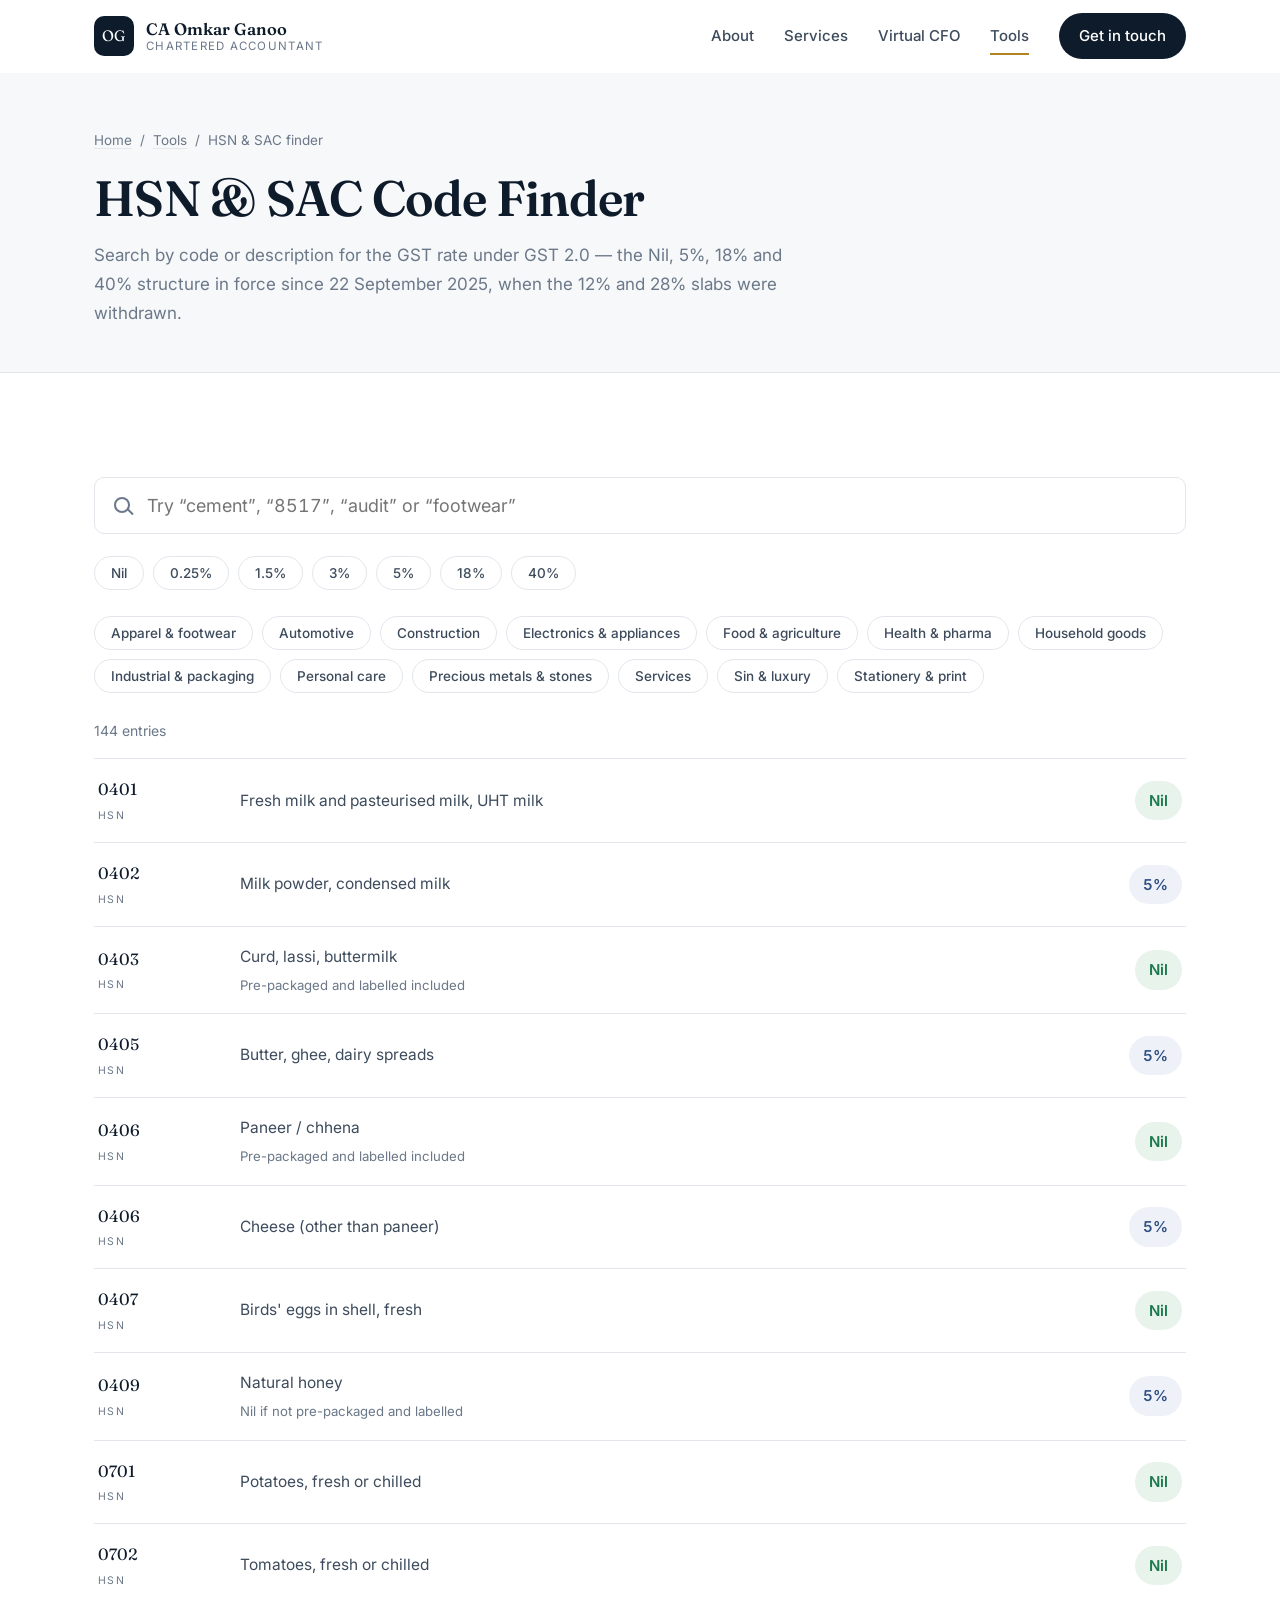
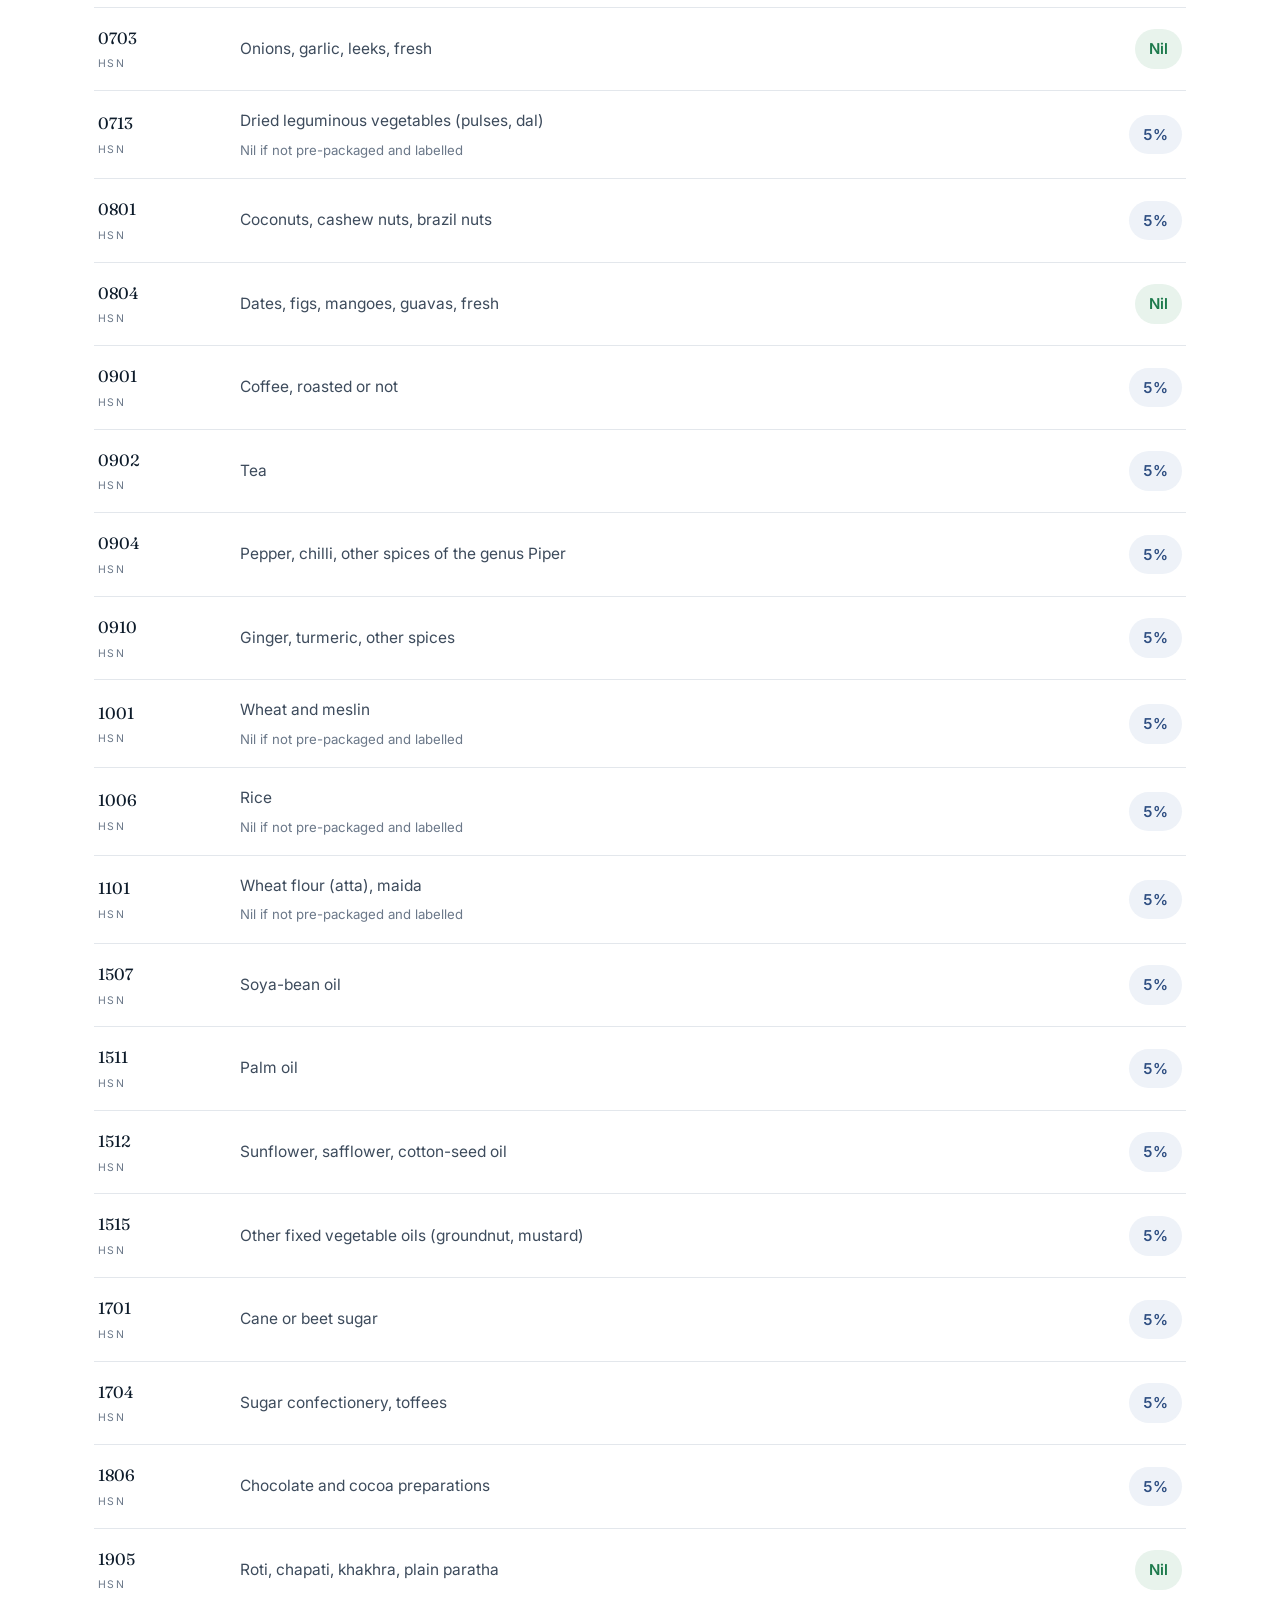
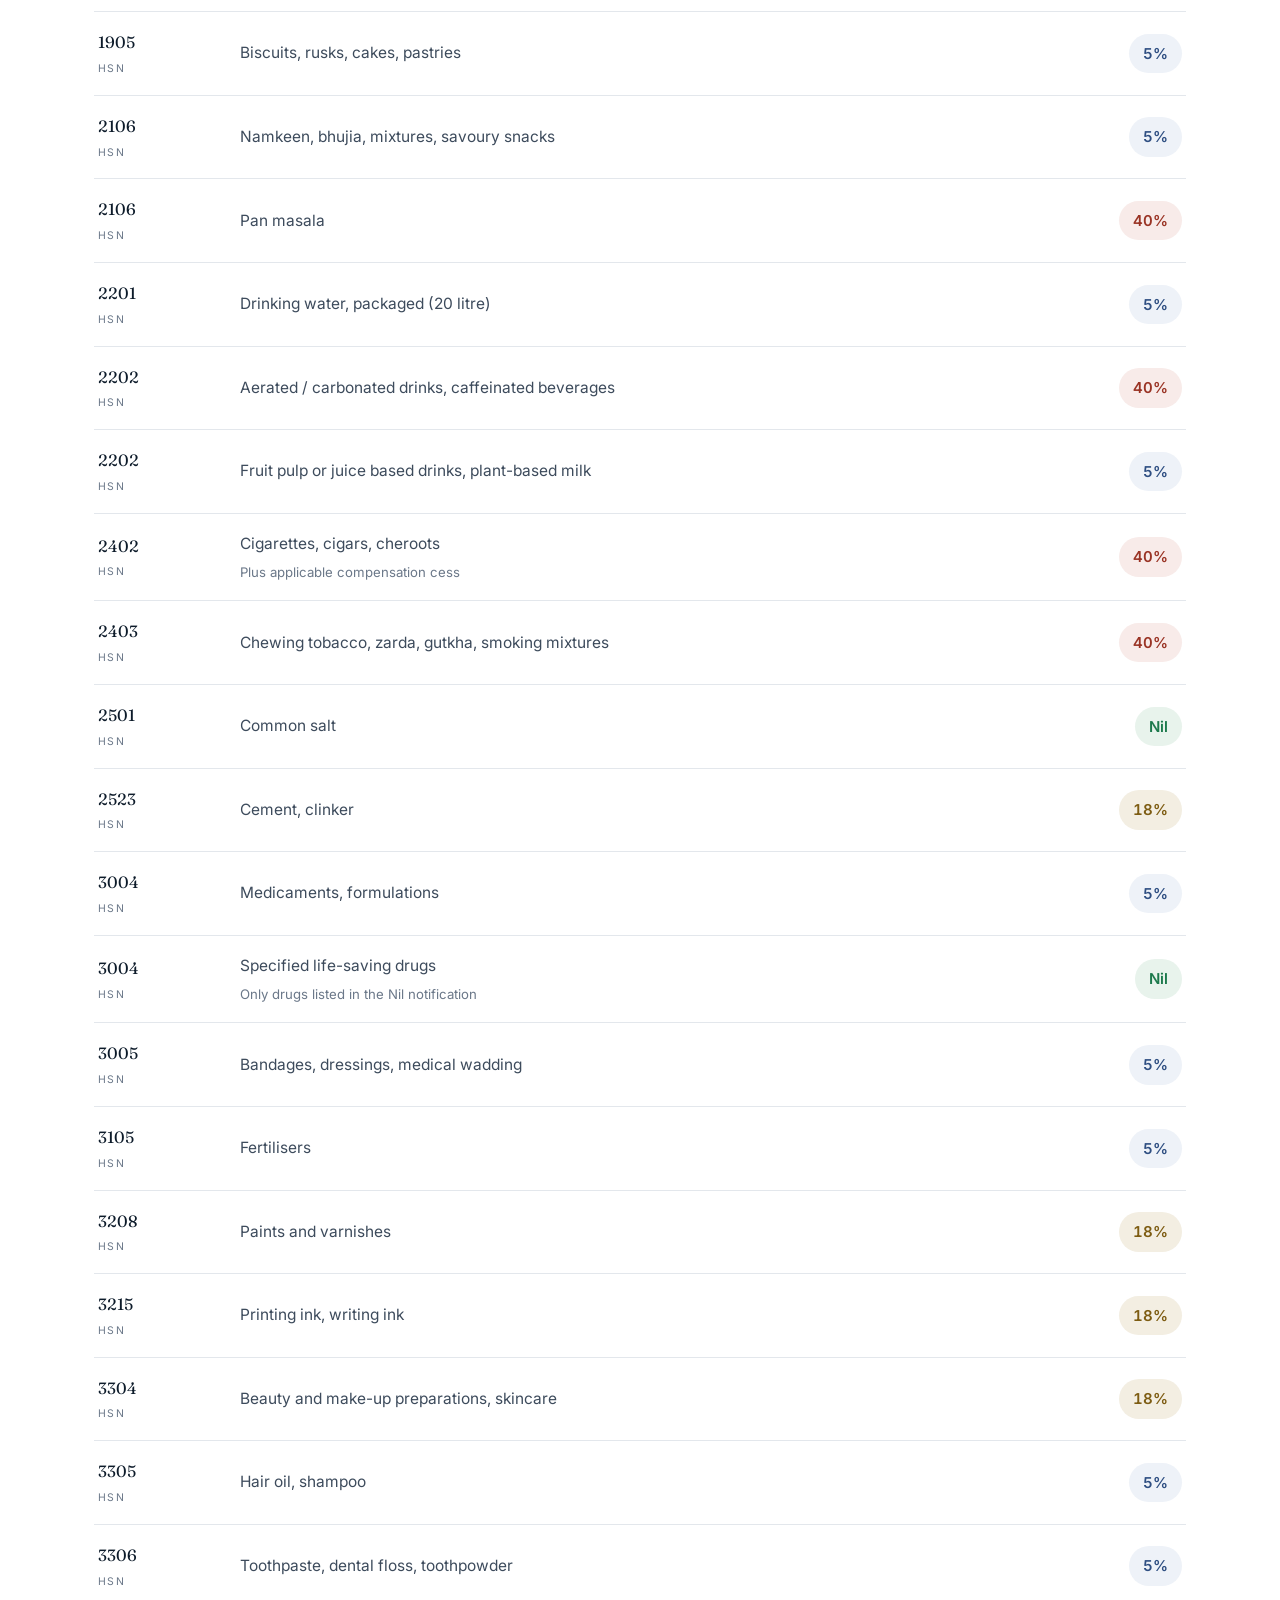
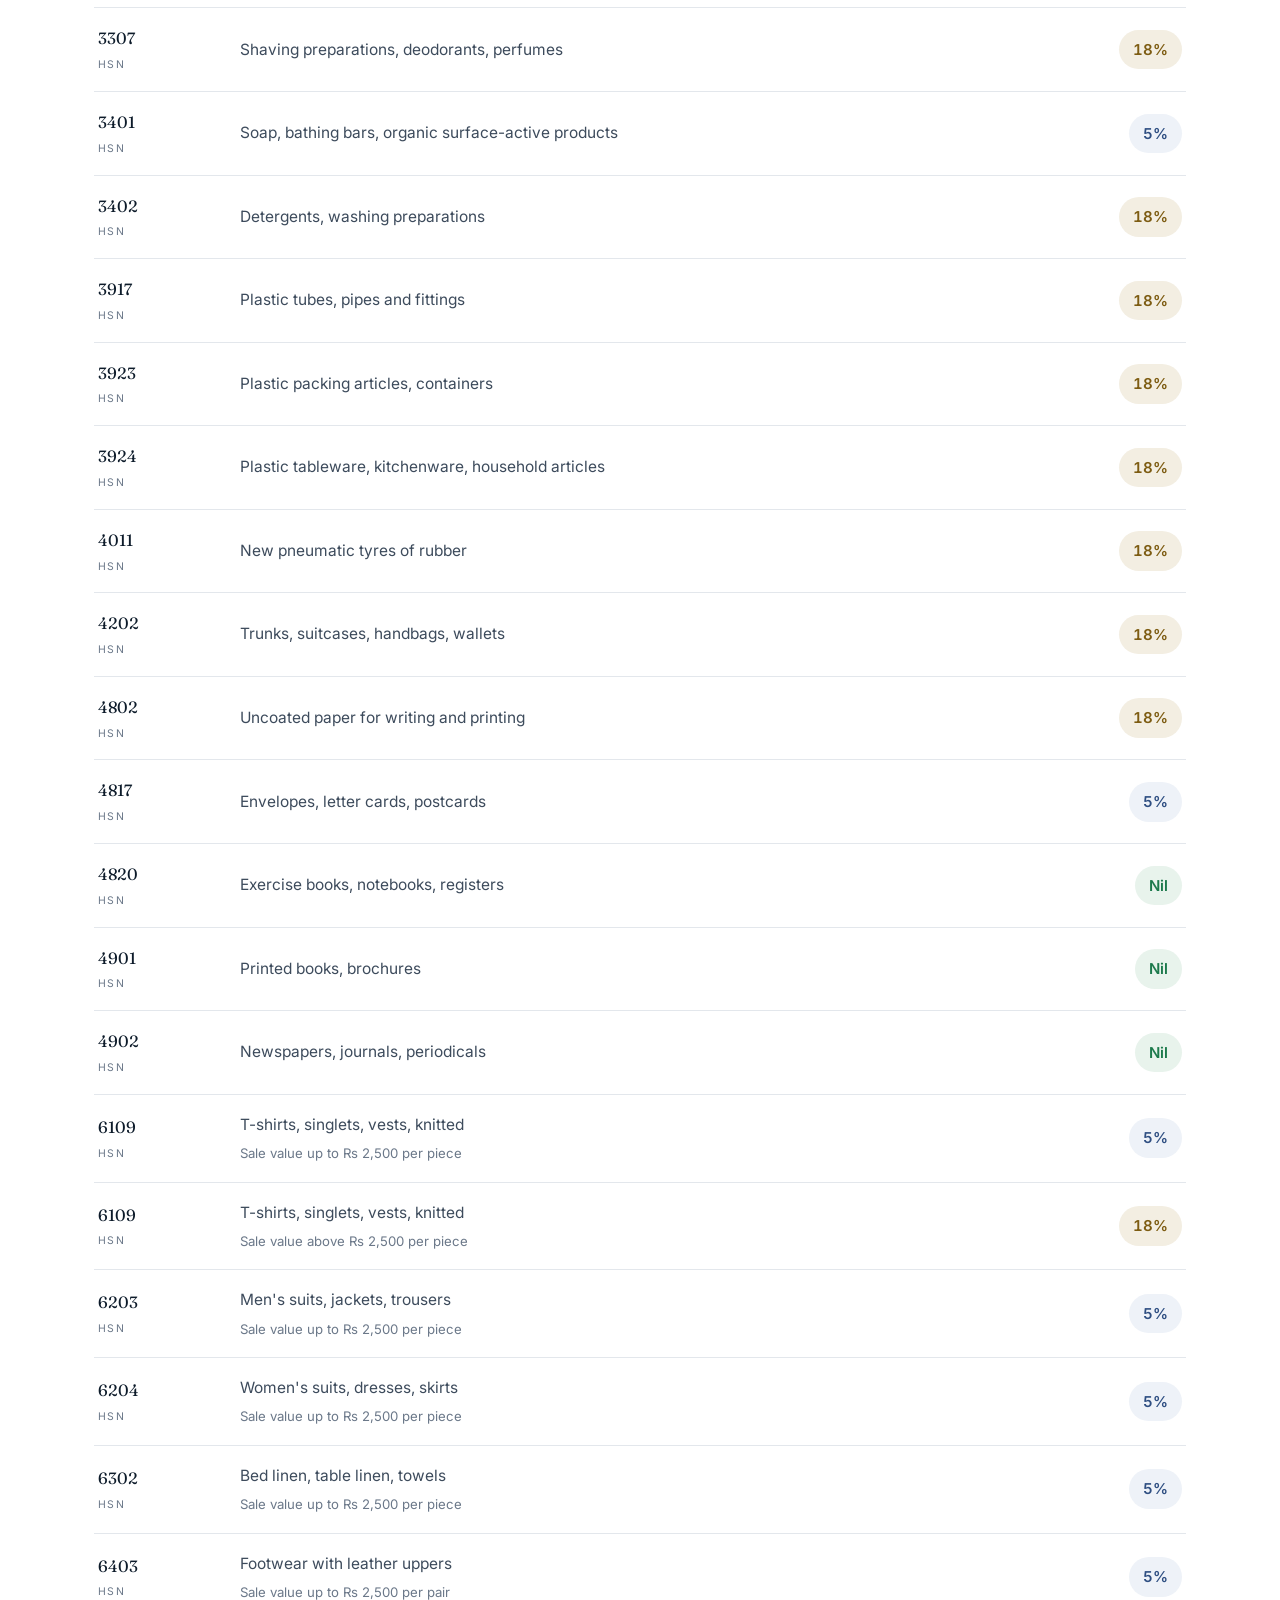
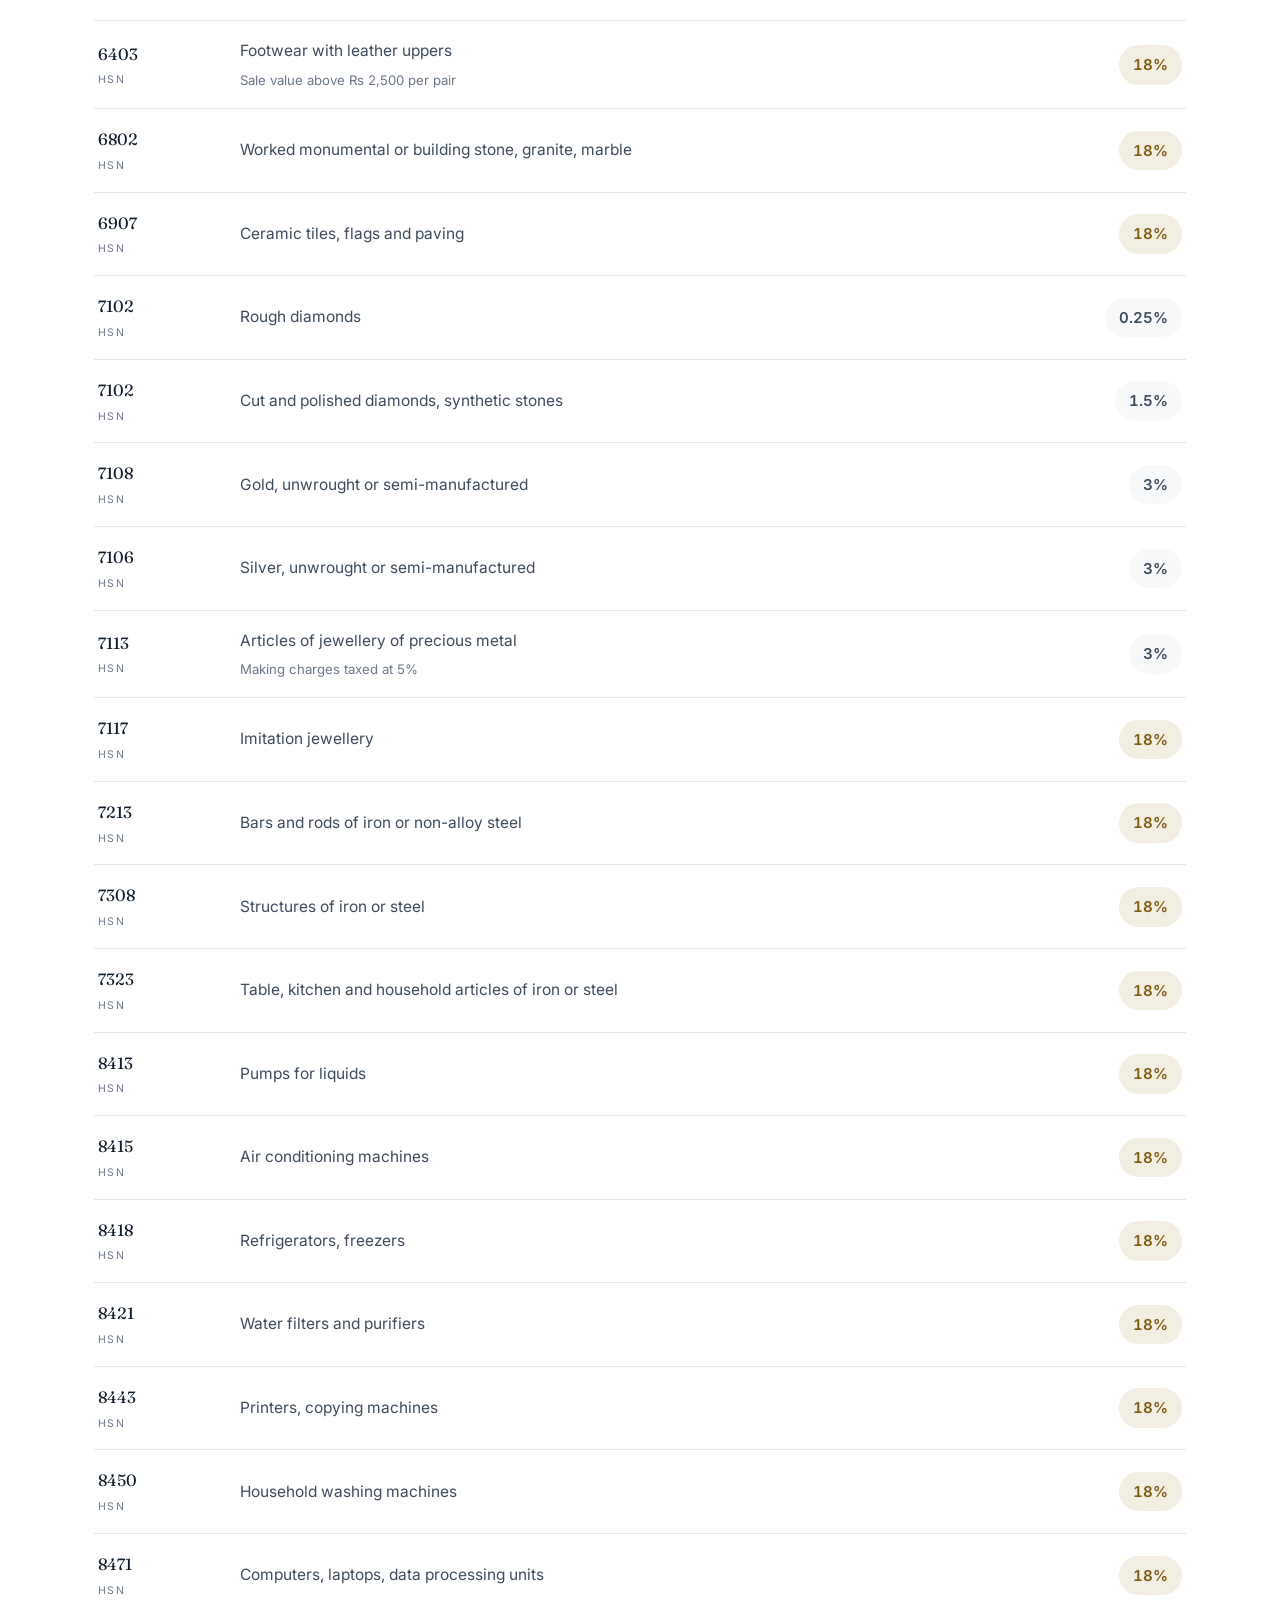
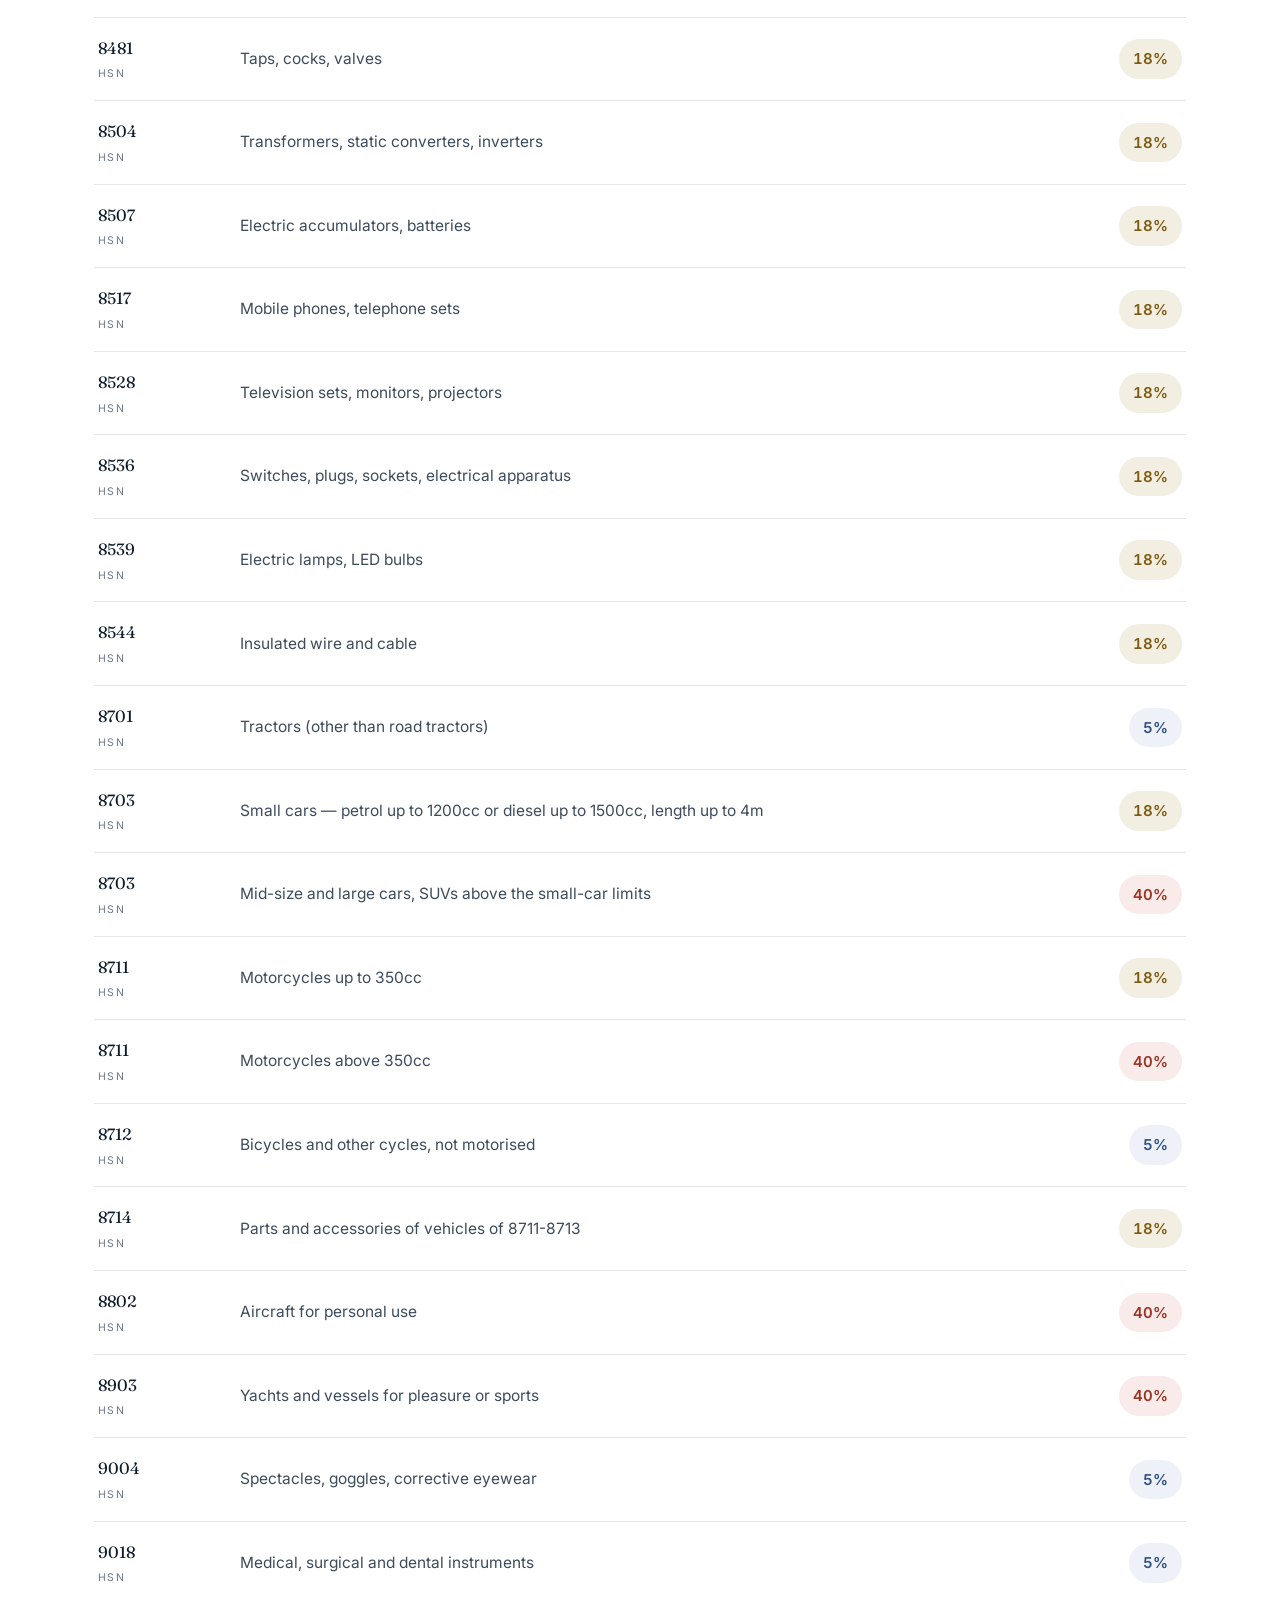
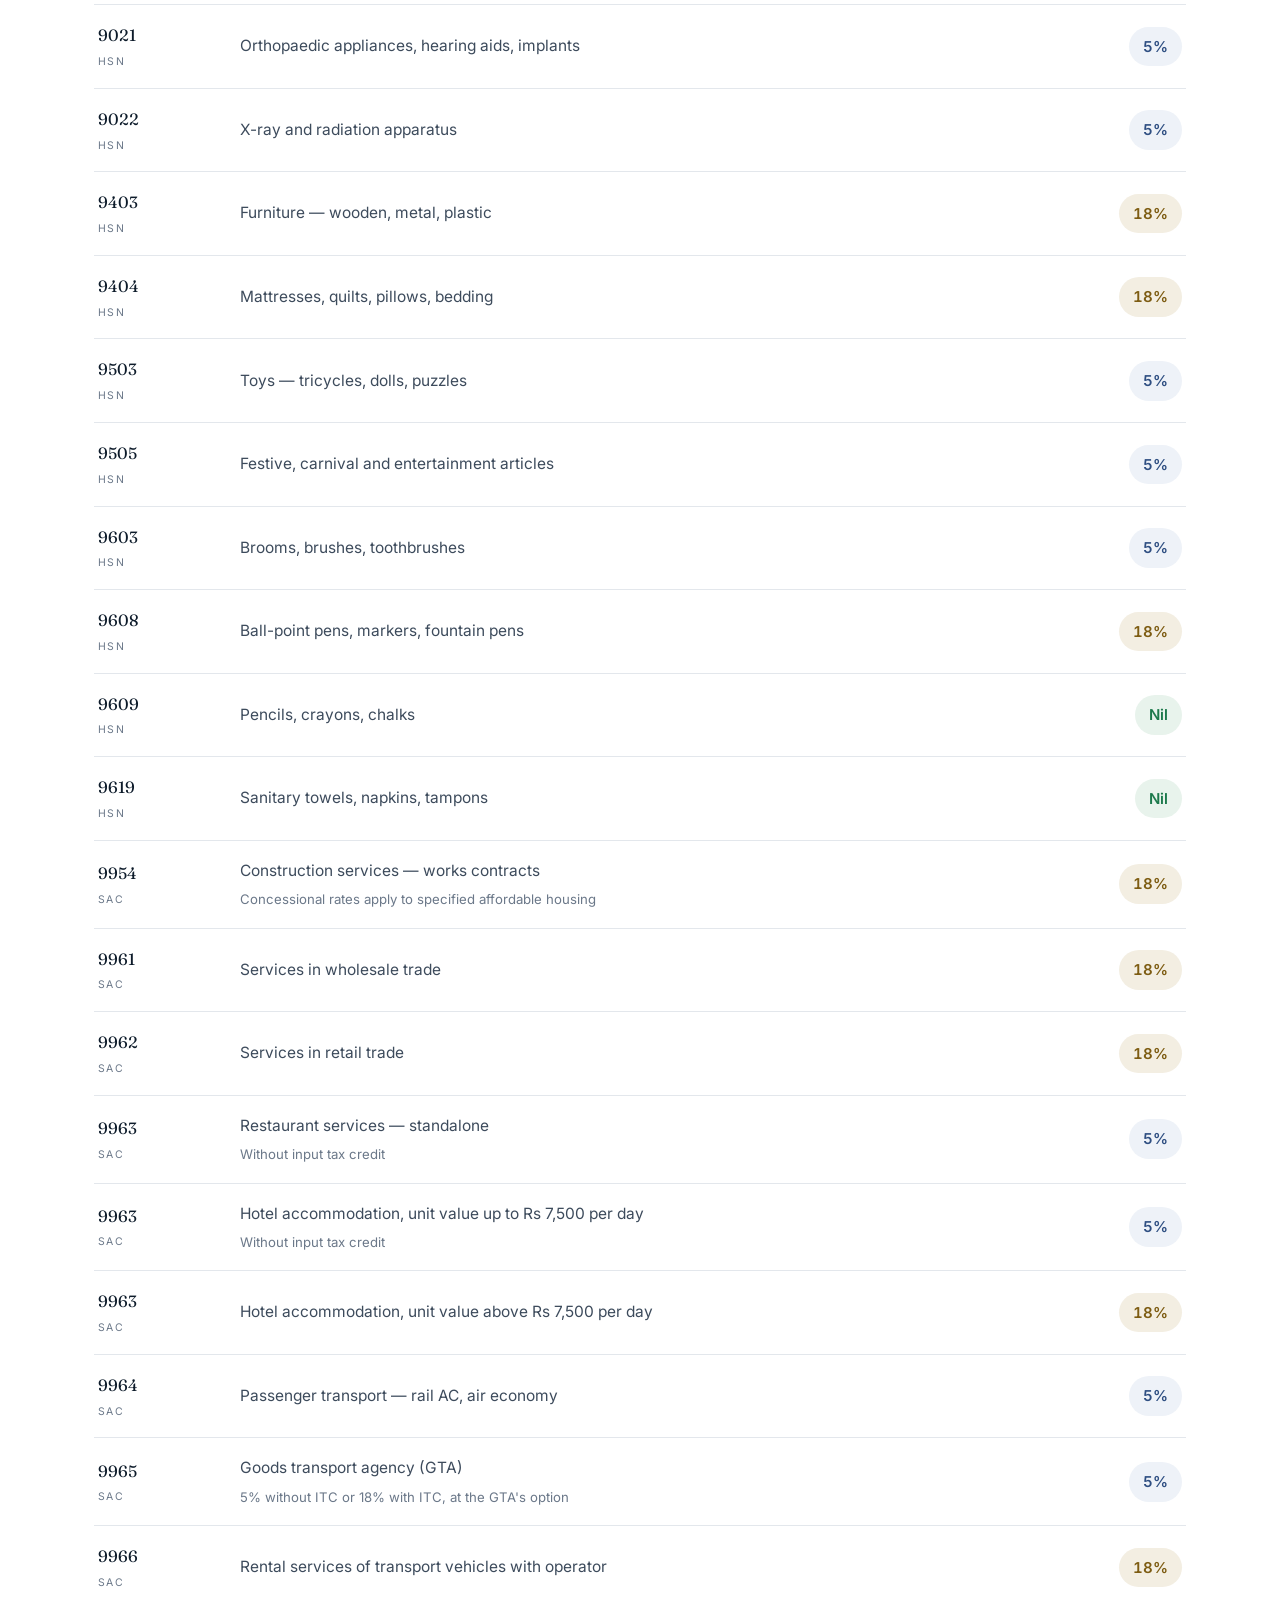
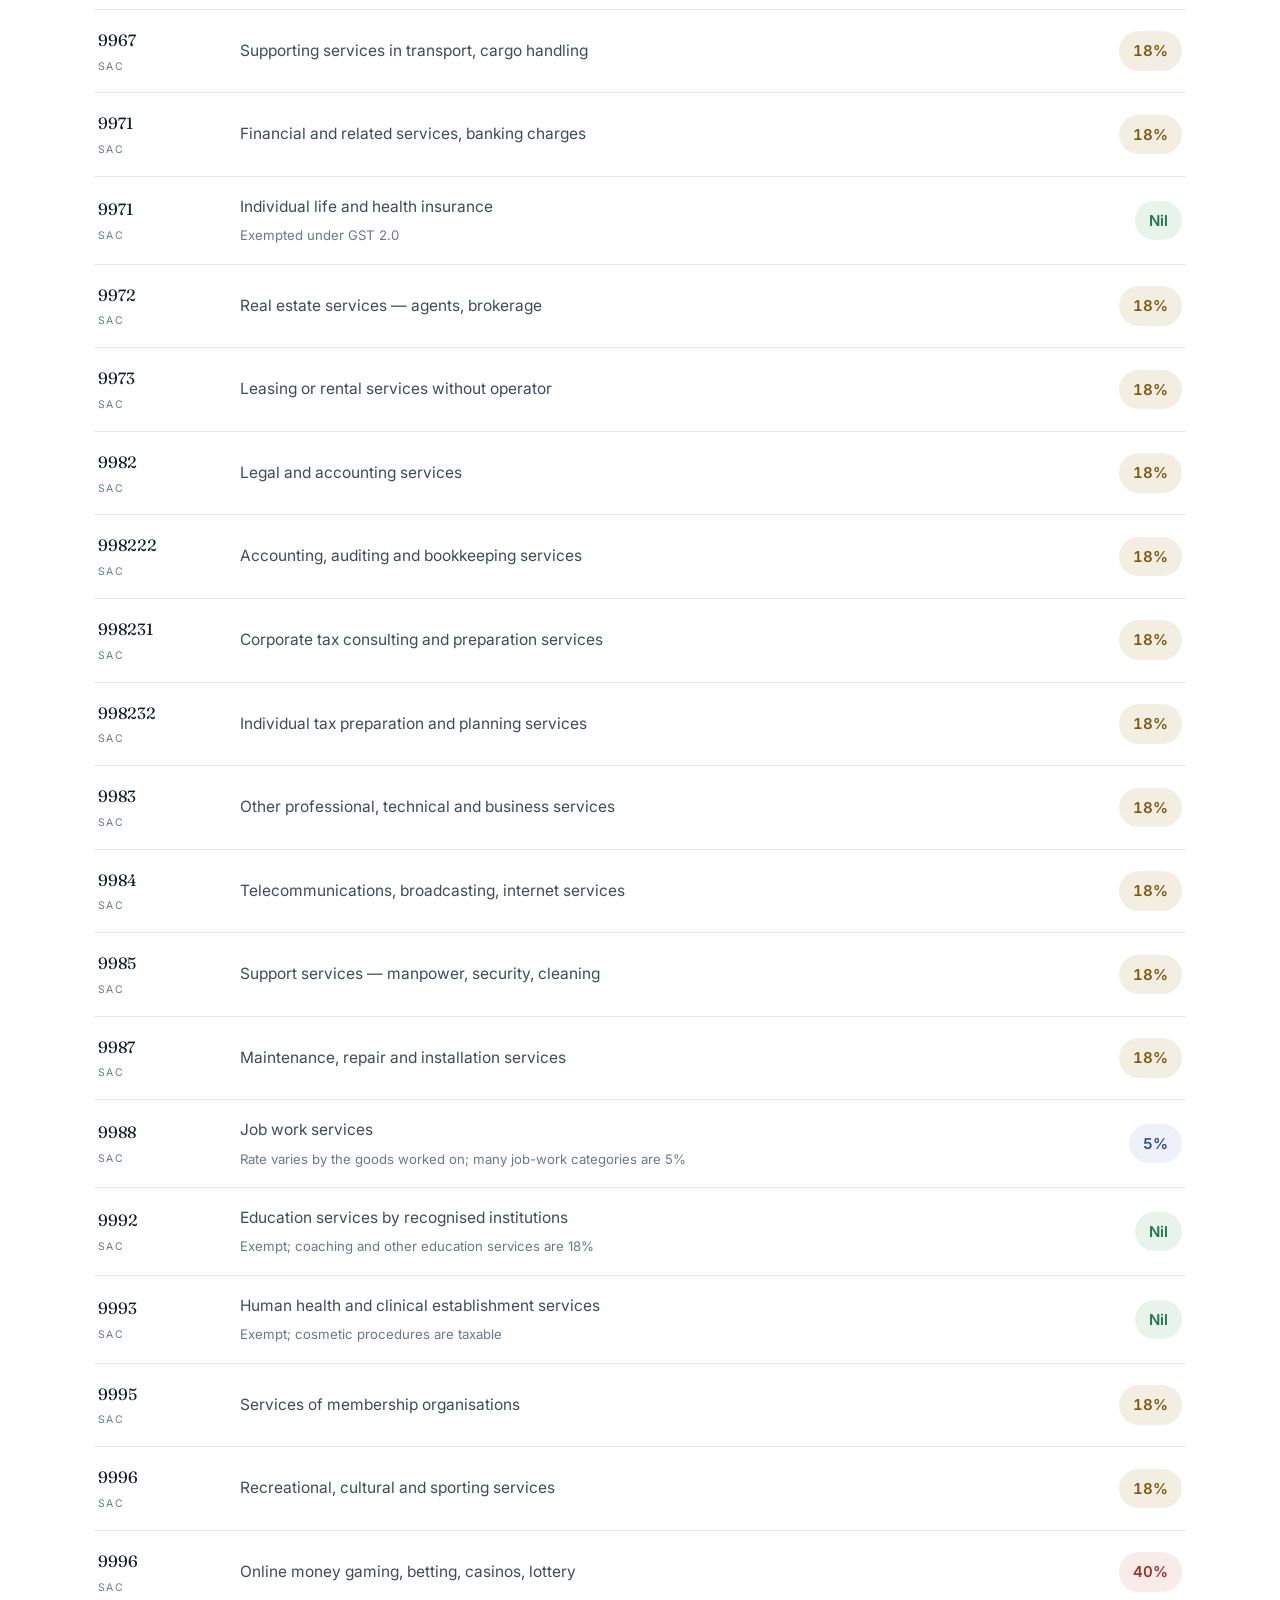
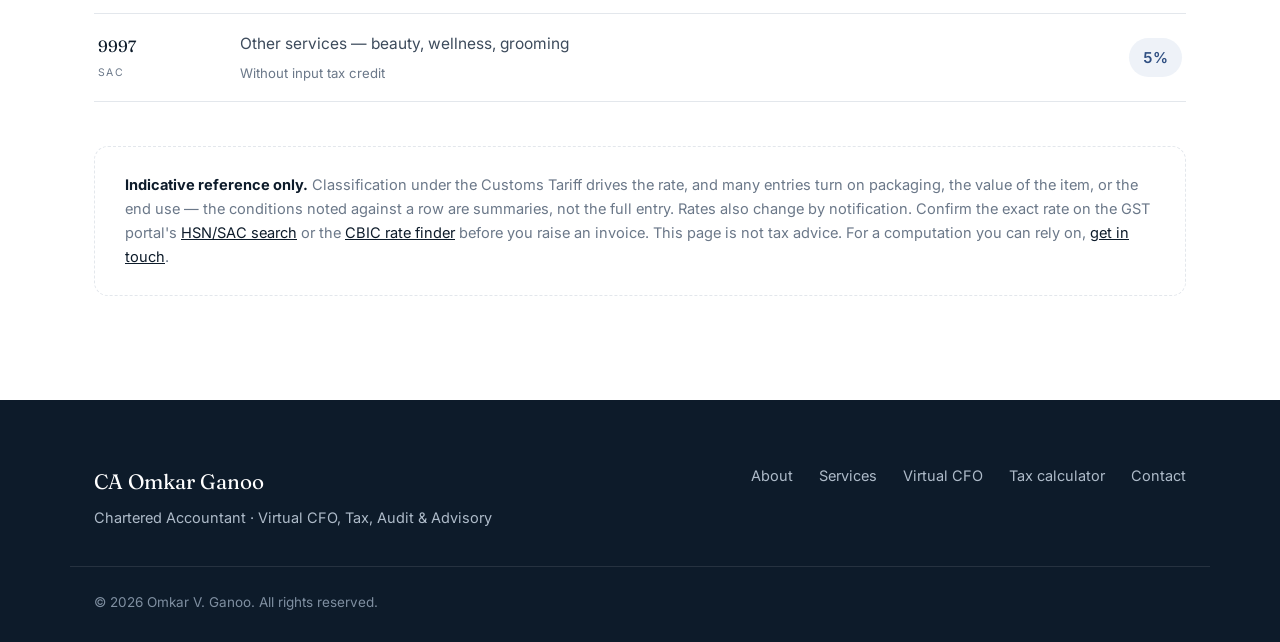
==== commit 12067471: "Make the site crawlable and agent-readable The contact details were rendered at runtime from site.co" ====
--- a/tools/hsn-finder.html
+++ b/tools/hsn-finder.html
@@ -1,16 +1,63 @@
 <!doctype html>
-<html lang="en">
+<html lang="en-IN">
 <head>
 <meta charset="utf-8" />
 <meta name="viewport" content="width=device-width, initial-scale=1" />
 <title>HSN &amp; SAC Code Finder — GST Rates 2026 | CA Omkar Ganoo</title>
 <meta name="description" content="Search HSN and SAC codes with current GST rates under GST 2.0 — the Nil, 5%, 18% and 40% slabs effective 22 September 2025. A quick reference for invoicing." />
+<link rel="canonical" href="https://omkar-ganoo-ca.vercel.app/tools/hsn-finder" />
+<meta name="robots" content="index, follow, max-snippet:-1, max-image-preview:large" />
+<meta name="theme-color" content="#0d1b2a" />
+<meta property="og:type" content="website" />
+<meta property="og:url" content="https://omkar-ganoo-ca.vercel.app/tools/hsn-finder" />
+<meta property="og:site_name" content="CA Omkar Ganoo" />
+<meta property="og:locale" content="en_IN" />
+<meta property="og:title" content="HSN and SAC Code Finder" />
+<meta property="og:description" content="Search HSN and SAC codes with current GST rates under GST 2.0 — the Nil, 5%, 18% and 40% slabs effective 22 September 2025." />
+<meta property="og:image" content="https://omkar-ganoo-ca.vercel.app/assets/og.jpg" />
+<meta name="twitter:card" content="summary_large_image" />
 <link rel="icon" href="/assets/favicon.svg" type="image/svg+xml" />
 <link rel="preconnect" href="https://fonts.googleapis.com" />
 <link rel="preconnect" href="https://fonts.gstatic.com" crossorigin />
 <link href="https://fonts.googleapis.com/css2?family=Fraunces:opsz,wght@9..144,400;9..144,600&family=Inter:wght@400;500;600&display=swap" rel="stylesheet" />
 <link rel="stylesheet" href="/styles.css" />
-<script src="/site.config.js"></script>
+<script type="application/ld+json">
+{
+  "@context": "https://schema.org",
+  "@graph": [
+    {
+      "@type": "WebApplication",
+      "name": "HSN and SAC Code Finder",
+      "url": "https://omkar-ganoo-ca.vercel.app/tools/hsn-finder",
+      "applicationCategory": "BusinessApplication",
+      "operatingSystem": "Any",
+      "browserRequirements": "Requires JavaScript",
+      "inLanguage": "en-IN",
+      "description": "Search HSN and SAC codes with current GST rates under GST 2.0 — the Nil, 5%, 18% and 40% slabs effective 22 September 2025.",
+      "isAccessibleForFree": true,
+      "offers": { "@type": "Offer", "price": "0", "priceCurrency": "INR" },
+      "author": { "@id": "https://omkar-ganoo-ca.vercel.app/#person" },
+      "publisher": { "@id": "https://omkar-ganoo-ca.vercel.app/#person" }
+    },
+    {
+      "@type": "BreadcrumbList",
+      "itemListElement": [
+        { "@type": "ListItem", "position": 1, "name": "Home", "item": "https://omkar-ganoo-ca.vercel.app/" },
+        { "@type": "ListItem", "position": 2, "name": "Tools", "item": "https://omkar-ganoo-ca.vercel.app/#tools" },
+        { "@type": "ListItem", "position": 3, "name": "HSN & SAC Finder" }
+      ]
+    },
+    {
+      "@type": "FAQPage",
+      "mainEntity": [
+        { "@type": "Question", "name": "What are the GST rate slabs in 2026?", "acceptedAnswer": { "@type": "Answer", "text": "GST runs on four main rates \u2014 Nil, 5%, 18% and 40% \u2014 after the GST 2.0 reform of 22 September 2025, which withdrew the 12% and 28% slabs. Special rates apply to precious metals and stones: 3% on gold, silver and jewellery, 1.5% on cut and polished diamonds and 0.25% on rough diamonds." } },
+        { "@type": "Question", "name": "What is the difference between an HSN code and a SAC code?", "acceptedAnswer": { "@type": "Answer", "text": "HSN codes classify goods under the Harmonised System of Nomenclature. SAC codes classify services. Both determine the GST rate that applies to a supply." } },
+        { "@type": "Question", "name": "Which goods attract the 40% GST rate?", "acceptedAnswer": { "@type": "Answer", "text": "The 40% rate applies to specified luxury and demerit goods, including cigarettes and tobacco products, pan masala, aerated and caffeinated drinks, large cars and SUVs, motorcycles above 350cc, private aircraft and yachts, and online money gaming, betting and casinos." } }
+      ]
+    }
+  ]
+}
+</script>
 </head>
 <body>
 
@@ -69,7 +116,7 @@
         <a href="https://services.gst.gov.in/services/searchhsnsac" target="_blank" rel="noopener noreferrer">HSN/SAC search</a>
         or the <a href="https://cbic-gst.gov.in/gst-goods-services-rates.html" target="_blank" rel="noopener noreferrer">CBIC rate finder</a>
         before you raise an invoice. This page is not tax advice.
-        <span id="discContact"></span>
+        For a computation you can rely on, <a href="/#contact">get in touch</a>.
       </div>
 
     </div>
@@ -195,12 +242,6 @@
 
   q.addEventListener("input", render);
 
-  var S = window.SITE || {};
-  if (S.email){
-    document.getElementById("discContact").innerHTML =
-      ' If a classification is genuinely borderline, <a href="/#contact">ask me</a>.';
-  }
-
   render();
 })();
 </script>
--- a/styles.css
+++ b/styles.css
@@ -529,3 +529,8 @@
   .hero-portrait{ justify-self:start; order:-1; }
   .hero-portrait img{ width:150px; height:150px; outline-offset:7px; }
 }
+
+/* Agent-surface link in the footer — quiet, but a real crawlable link so
+   /llms.txt is reachable by following hrefs, not only by guessing the path. */
+.f-links .f-agent{ opacity:.62; }
+.f-links .f-agent:hover{ opacity:1; }
